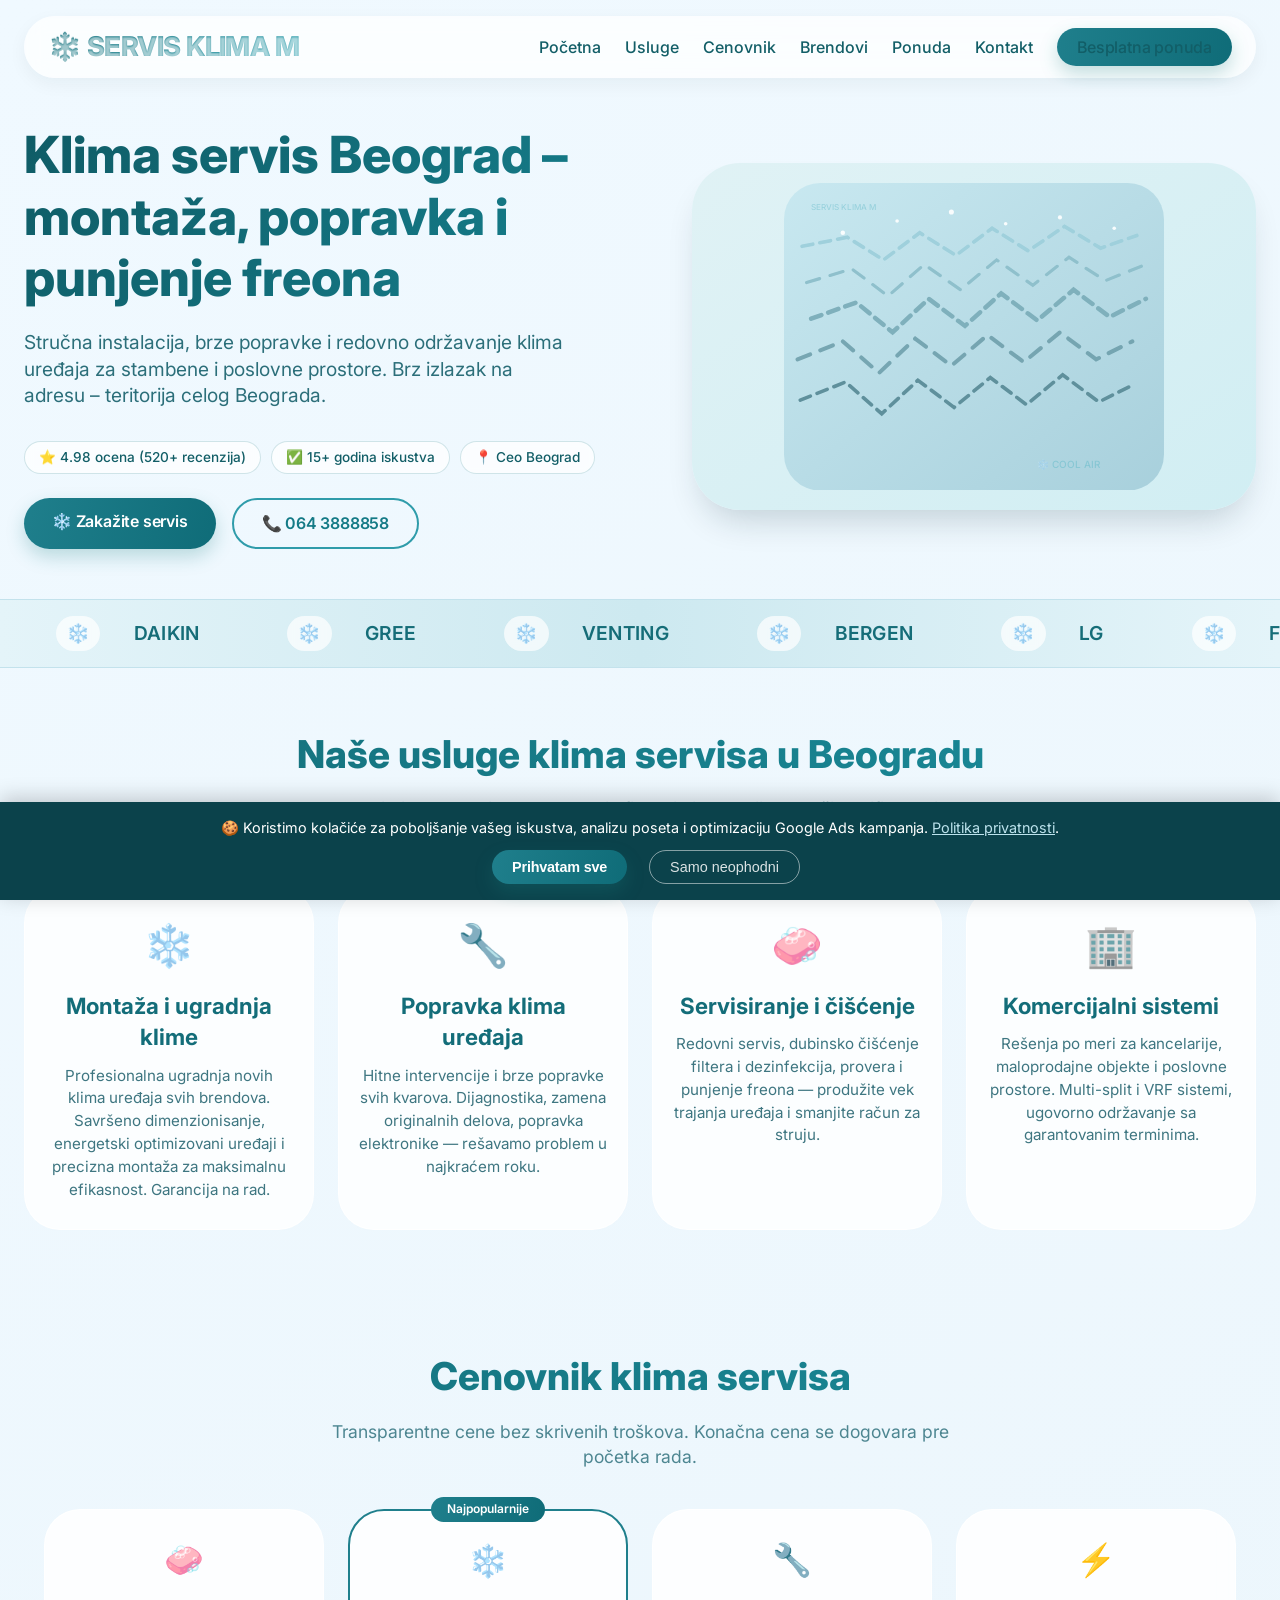
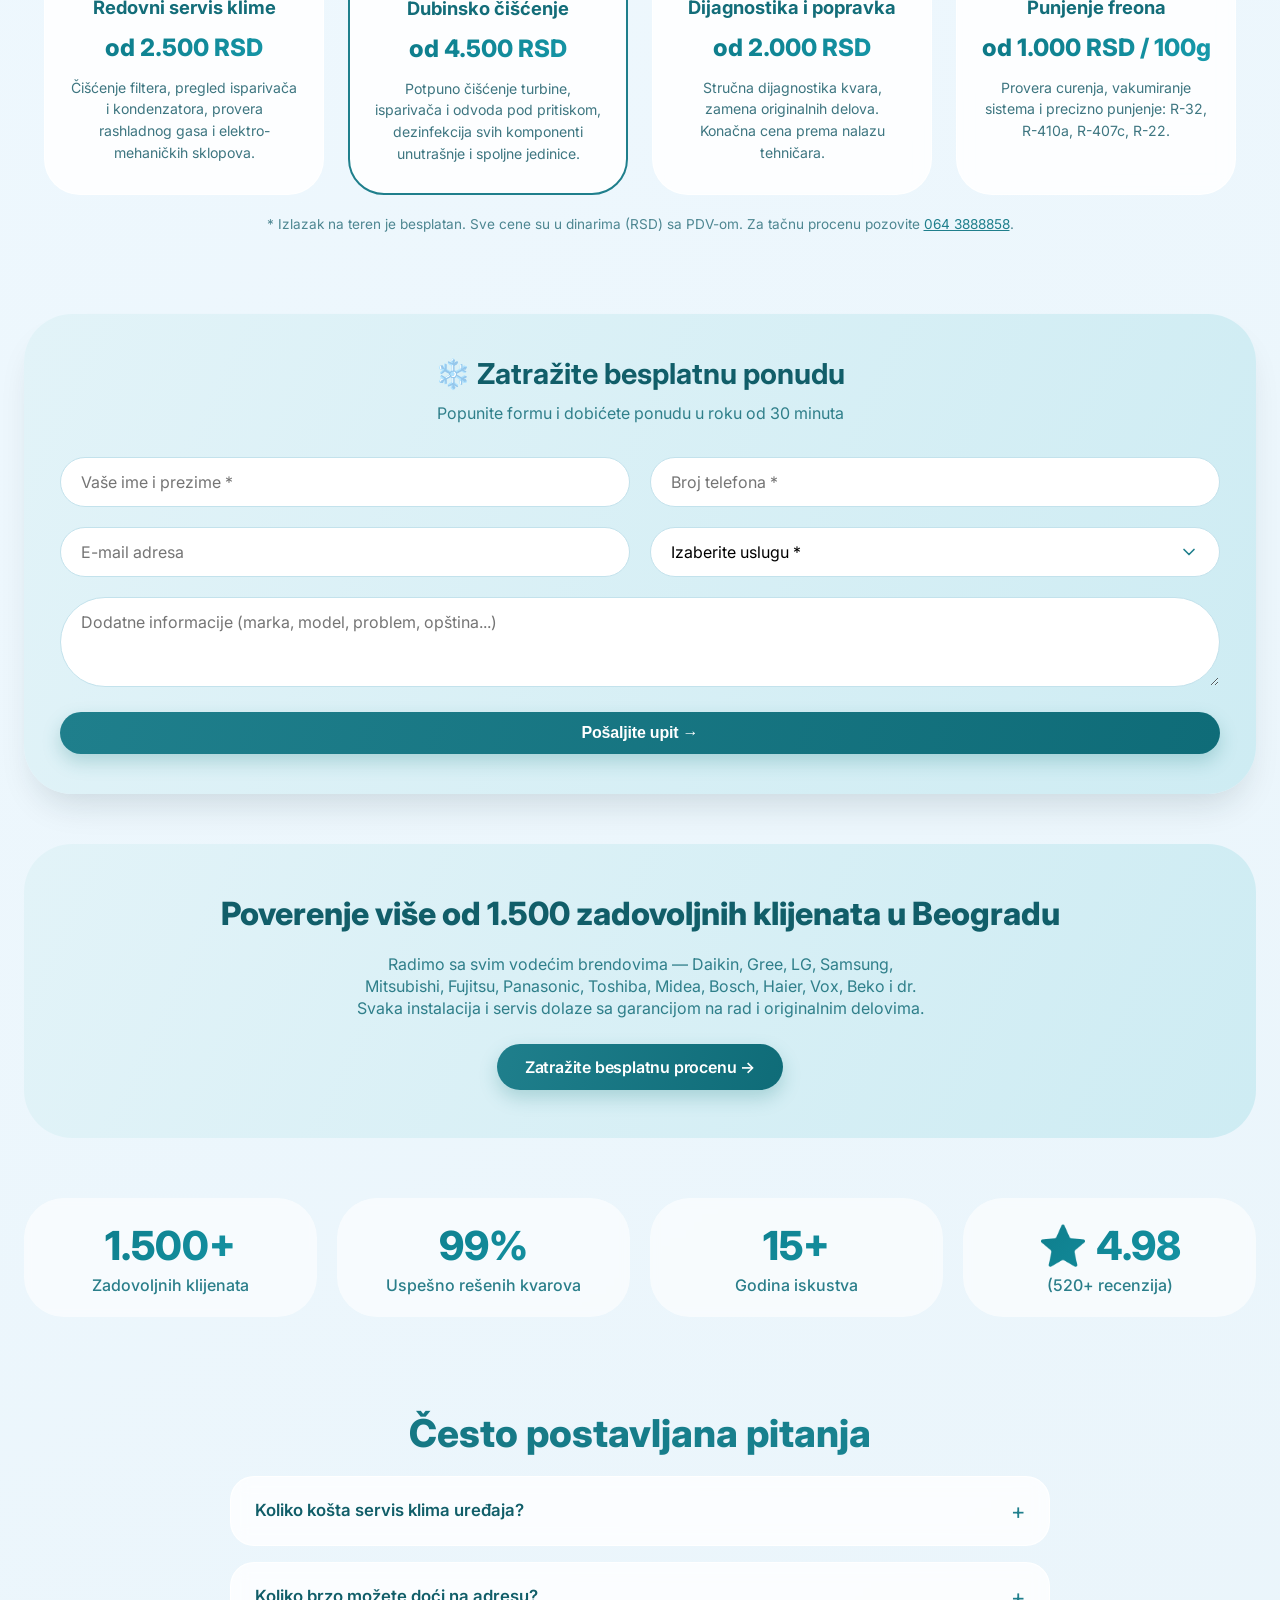
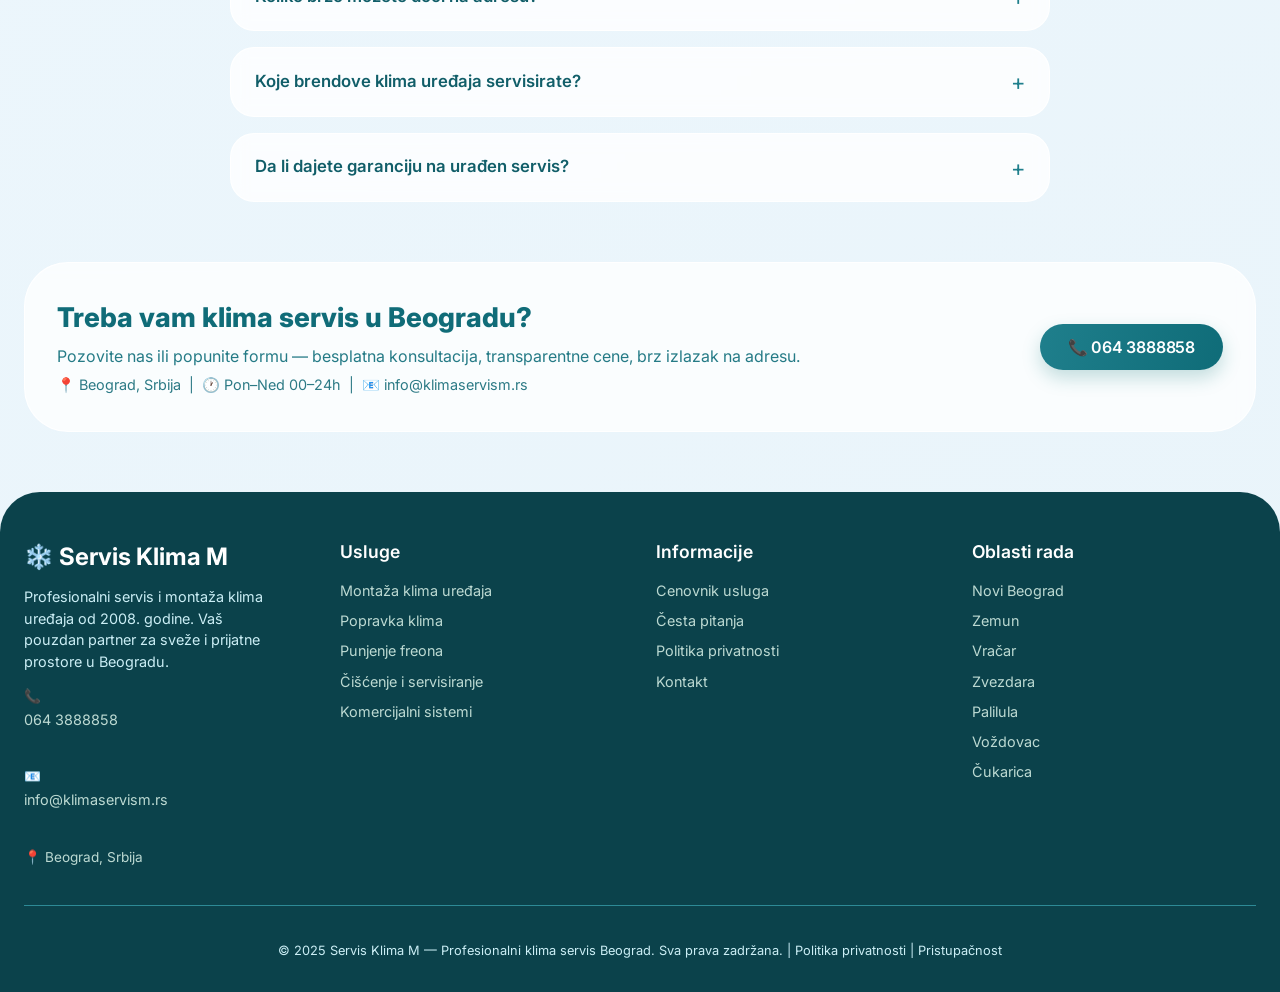
==== index.html @ 2e2758bd "Add Google Ads phone call conversion tracking (conversion_event_contact_3) - Add gtagSendEvent helpe" ====
<!DOCTYPE html>
<html lang="sr-Latn-RS">
<head>
  <meta charset="UTF-8">
  <meta name="viewport" content="width=device-width, initial-scale=1.0, user-scalable=yes">

  <!-- ===== PRIMARY SEO META ===== -->
  <title>Servis Klima M | Klima Servis Beograd – Montaža, Popravka, Punjenje Freona</title>
  <meta name="description" content="Profesionalni klima servis u Beogradu. Montaža, popravka i punjenje freona od 2.500 RSD. Brz izlazak na adresu, 15+ godina iskustva, 1.500+ zadovoljnih klijenata. Pozovite: 064 3888858">
  <meta name="keywords" content="klima servis Beograd, servis klima uređaja, popravka klima Beograd, montaža klime, punjenje freona, ugradnja klime Beograd, čišćenje klima, klima majstor Beograd, servisiranje klime, Daikin servis, LG servis klima, inverterska klima servis">
  <meta name="author" content="Servis Klima M">
  <meta name="robots" content="index, follow, max-snippet:-1, max-image-preview:large, max-video-preview:-1">
  <meta name="google-site-verification" content="aDOJO16KsECd7x_dMljGl0ZsPnb41D2H8rLaofzuGu0">

  <!-- ===== CANONICAL ===== -->
  <link rel="canonical" href="https://www.klimaservism.rs/">

  <!-- ===== OPEN GRAPH (social + Google Ads preview) ===== -->
  <meta property="og:type" content="website">
  <meta property="og:locale" content="sr_RS">
  <meta property="og:url" content="https://www.klimaservism.rs/">
  <meta property="og:title" content="Servis Klima M | Klima Servis Beograd – Montaža, Popravka, Punjenje Freona">
  <meta property="og:description" content="Profesionalni klima servis u Beogradu. Montaža, popravka i punjenje freona od 2.500 RSD. Brz izlazak, 15+ godina iskustva. Pozovite: 064 3888858">
  <meta property="og:image" content="https://www.klimaservism.rs/og-image.jpg">
  <meta property="og:image:width" content="1200">
  <meta property="og:image:height" content="630">
  <meta property="og:site_name" content="Servis Klima M">

  <!-- ===== TWITTER CARD ===== -->
  <meta name="twitter:card" content="summary_large_image">
  <meta name="twitter:title" content="Servis Klima M | Klima Servis Beograd">
  <meta name="twitter:description" content="Profesionalni klima servis u Beogradu. Montaža, popravka i punjenje freona od 2.500 RSD.">
  <meta name="twitter:image" content="https://www.klimaservism.rs/og-image.jpg">

  <!-- ===== FAVICON ===== -->
  <link rel="icon" type="image/x-icon" href="/favicon.ico">
  <link rel="apple-touch-icon" sizes="180x180" href="/apple-touch-icon.png">

  <!-- ===== PRECONNECT (performance) ===== -->
  <link rel="preconnect" href="https://fonts.googleapis.com">
  <link rel="preconnect" href="https://fonts.gstatic.com" crossorigin>
  <link rel="preconnect" href="https://www.googletagmanager.com">

  <!-- Google Fonts -->
  <link href="https://fonts.googleapis.com/css2?family=Inter:opsz,wght@14..32,300;14..32,400;14..32,500;14..32,600;14..32,700;14..32,800&display=swap" rel="stylesheet">

  <!-- Main CSS -->
  <link rel="stylesheet" href="css/style.css">

  <!-- ===== GOOGLE CONSENT MODE v2 (must be first before gtag) ===== -->
  <script>
    window.dataLayer = window.dataLayer || [];
    function gtag(){dataLayer.push(arguments);}
    // Default: deny until user accepts cookies
    gtag('consent', 'default', {
      'analytics_storage': 'denied',
      'ad_storage': 'denied',
      'ad_user_data': 'denied',
      'ad_personalization': 'denied',
      'wait_for_update': 500
    });
  </script>

  <!-- Google tag (gtag.js) - GA4 + Google Ads -->
  <script async src="https://www.googletagmanager.com/gtag/js?id=G-00EZR5TCJQ"></script>
  <script>
    gtag('js', new Date());
    gtag('config', 'G-00EZR5TCJQ', {
      'page_title': document.title,
      'page_location': window.location.href
    });
</script>

  <!-- Google Ads phone call conversion helper -->
  <script>
    function gtagSendEvent(url) {
      var callback = function () {
        if (typeof url === 'string') {
          window.location = url;
        }
      };
      gtag('event', 'conversion_event_contact_3', {
        'event_callback': callback,
        'event_timeout': 2000,
      });
      return false;
    }
  </script>

  <!-- ===== STRUCTURED DATA: LocalBusiness (rich results + Google Ads Quality Score) ===== -->
  <script type="application/ld+json">
  {
    "@context": "https://schema.org",
    "@type": "HVACBusiness",
    "name": "Servis Klima M",
    "alternateName": "Klima Servis Beograd – Servis Klima M",
    "description": "Profesionalni klima servis u Beogradu. Montaža, popravka, punjenje freona i čišćenje klima uređaja. Servisiramo sve brendove: Daikin, Gree, LG, Samsung, Mitsubishi, Fujitsu, Panasonic, Toshiba, Midea, Bosch, Haier, Vox, Beko i dr.",
    "url": "https://www.klimaservism.rs",
    "logo": "https://www.klimaservism.rs/logo.png",
    "image": "https://www.klimaservism.rs/og-image.jpg",
    "telephone": "+381643888858",
    "email": "info@klimaservism.rs",
    "priceRange": "od 2.500 RSD",
    "currenciesAccepted": "RSD",
    "paymentAccepted": "Gotovina, Kartica",
    "foundingDate": "2008",
    "openingHours": ["Mo-Su 00:00-23:59"],
    "openingHoursSpecification": [
      {
        "@type": "OpeningHoursSpecification",
        "dayOfWeek": ["Monday","Tuesday","Wednesday","Thursday","Friday","Saturday","Sunday"],
        "opens": "00:00",
        "closes": "23:59"
      }
    ],
    "address": {
      "@type": "PostalAddress",
      "addressLocality": "Beograd",
      "addressRegion": "Beograd",
      "postalCode": "11000",
      "addressCountry": "RS"
    },
    "geo": {
      "@type": "GeoCoordinates",
      "latitude": "44.7866",
      "longitude": "20.4489"
    },
    "areaServed": [
      {"@type": "City", "name": "Beograd"},
      {"@type": "AdministrativeArea", "name": "Srbija"}
    ],
    "hasOfferCatalog": {
      "@type": "OfferCatalog",
      "name": "Klima usluge",
      "itemListElement": [
        {
          "@type": "Offer",
          "itemOffered": {
            "@type": "Service",
            "name": "Montaža i ugradnja klima uređaja Beograd",
            "description": "Profesionalna montaža novih klima uređaja svih brendova sa garancijom na rad"
          },
          "priceSpecification": {
            "@type": "PriceSpecification",
            "priceCurrency": "RSD",
            "description": "Cena prema dogovoru"
          }
        },
        {
          "@type": "Offer",
          "itemOffered": {
            "@type": "Service",
            "name": "Servisiranje i popravka klima uređaja",
            "description": "Brze popravke kvarova, dijagnostika i zamena originalnih delova"
          },
          "priceSpecification": {
            "@type": "PriceSpecification",
            "priceCurrency": "RSD",
            "price": "2500",
            "description": "od 2.500 RSD"
          }
        },
        {
          "@type": "Offer",
          "itemOffered": {
            "@type": "Service",
            "name": "Punjenje freona klima uređaja",
            "description": "Provera i punjenje rashladnog gasa (R-32, R-410a, R-407c, R-22)"
          }
        },
        {
          "@type": "Offer",
          "itemOffered": {
            "@type": "Service",
            "name": "Čišćenje i dezinfekcija klima uređaja",
            "description": "Dubinsko čišćenje filtera, isparivača i turbine sa dezinfekcijom"
          }
        }
      ]
    },
    "aggregateRating": {
      "@type": "AggregateRating",
      "ratingValue": "4.98",
      "reviewCount": "524",
      "bestRating": "5",
      "worstRating": "1"
    },
    "review": [
      {
        "@type": "Review",
        "author": {"@type": "Person", "name": "Marija P."},
        "reviewRating": {"@type": "Rating", "ratingValue": "5", "bestRating": "5"},
        "reviewBody": "Odlična usluga, tehnièar je bio tačan i profesionalan. Klima radi savršeno."
      },
      {
        "@type": "Review",
        "author": {"@type": "Person", "name": "Nikola T."},
        "reviewRating": {"@type": "Rating", "ratingValue": "5", "bestRating": "5"},
        "reviewBody": "Brz izlazak na teren, povoljna cena i stručan rad. Preporučujem svima."
      }
    ],
    "sameAs": [
      "https://www.facebook.com/servisklimam",
      "https://www.instagram.com/servisklimam"
    ],
    "potentialAction": {
      "@type": "ReserveAction",
      "target": {
        "@type": "EntryPoint",
        "urlTemplate": "https://www.klimaservism.rs/#kontakt-forma",
        "inLanguage": "sr",
        "actionPlatform": [
          "http://schema.org/DesktopWebPlatform",
          "http://schema.org/MobileWebPlatform"
        ]
      },
      "result": {
        "@type": "Reservation",
        "name": "Zakažite servis klima uređaja"
      }
    }
  }
  </script>

  <!-- ===== STRUCTURED DATA: FAQPage (generates FAQ rich results in Google) ===== -->
  <script type="application/ld+json">
  {
    "@context": "https://schema.org",
    "@type": "FAQPage",
    "mainEntity": [
      {
        "@type": "Question",
        "name": "Koliko košta servis klima uređaja u Beogradu?",
        "acceptedAnswer": {
          "@type": "Answer",
          "text": "Redovni servis klima uređaja počinje od 2.500 RSD. Cena zavisi od tipa i stanja uređaja. Dubinsko čišćenje i punjenje freona se posebno obračunavaju. Kontaktirajte nas za tačnu procenu."
        }
      },
      {
        "@type": "Question",
        "name": "Koliko brzo možete doći na adresu?",
        "acceptedAnswer": {
          "@type": "Answer",
          "text": "Naši tehničari izlaze na teren u najkraćem roku, po pravilu isti ili naredni dan za terület Beograda. Za hitne slučajeve nazovite 064 3888858."
        }
      },
      {
        "@type": "Question",
        "name": "Koje brendove klima uređaja servisirate?",
        "acceptedAnswer": {
          "@type": "Answer",
          "text": "Servisiramo sve brendove: Daikin, Gree, LG, Samsung, Mitsubishi, Fujitsu, Panasonic, Toshiba, Midea, Bosch, Haier, Vox, Beko, Venting, Bergen, Galanz i ostale."
        }
      },
      {
        "@type": "Question",
        "name": "Da li dajete garanciju na urađen servis?",
        "acceptedAnswer": {
          "@type": "Answer",
          "text": "Da, svaka instalacija i popravka dolaze sa garancijom na izvedene radove. Koristimo originalne rezervne delove od proverenih dobavljača."
        }
      }
    ]
  }
  </script>

  <!-- ===== STRUCTURED DATA: BreadcrumbList ===== -->
  <script type="application/ld+json">
  {
    "@context": "https://schema.org",
    "@type": "BreadcrumbList",
    "itemListElement": [
      {
        "@type": "ListItem",
        "position": 1,
        "name": "Klima Servis Beograd",
        "item": "https://www.klimaservism.rs/"
      }
    ]
  }
  </script>

  <!-- ===== STRUCTURED DATA: WebSite (entity recognition for DuckDuckGo/Bing) ===== -->
  <script type="application/ld+json">
  {
    "@context": "https://schema.org",
    "@type": "WebSite",
    "name": "Servis Klima M",
    "alternateName": "Klima Servis Beograd",
    "url": "https://www.klimaservism.rs",
    "description": "Profesionalni klima servis u Beogradu — montaža, popravka, punjenje freona i čišćenje klima uređaja.",
    "inLanguage": "sr",
    "publisher": {
      "@type": "Organization",
      "name": "Servis Klima M",
      "logo": {
        "@type": "ImageObject",
        "url": "https://www.klimaservism.rs/logo.png"
      }
    }
  }
  </script>

  <!-- ===== STRUCTURED DATA: Organization (Knowledge Panel + contact point) ===== -->
  <script type="application/ld+json">
  {
    "@context": "https://schema.org",
    "@type": "Organization",
    "name": "Servis Klima M",
    "url": "https://www.klimaservism.rs",
    "logo": "https://www.klimaservism.rs/logo.png",
    "contactPoint": {
      "@type": "ContactPoint",
      "telephone": "+381643888858",
      "contactType": "customer service",
      "availableLanguage": "Serbian",
      "hoursAvailable": {
        "@type": "OpeningHoursSpecification",
        "dayOfWeek": ["Monday","Tuesday","Wednesday","Thursday","Friday","Saturday","Sunday"],
        "opens": "00:00",
        "closes": "23:59"
      }
    },
    "sameAs": [
      "https://www.facebook.com/servisklimam",
      "https://www.instagram.com/servisklimam"
    ]
  }
  </script>

</head>
<body>

<header>
  <div class="container">
    <div class="navbar">
      <!-- Logo wrapped in <a> for accessibility + SEO -->
      <a href="/" class="logo" aria-label="Servis Klima M – Početna">❄️ SERVIS KLIMA M</a>
      <nav aria-label="Glavna navigacija">
        <div class="nav-links">
          <a href="/">Početna</a>
          <a href="#services">Usluge</a>
          <a href="#cenovnik">Cenovnik</a>
          <a href="#brendovi">Brendovi</a>
          <a href="#kontakt-forma">Ponuda</a>
          <a href="#contact">Kontakt</a>
          <a href="#kontakt-forma" class="btn-small btn" id="navCtaBtn" aria-label="Zatražite besplatnu ponudu">Besplatna ponuda</a>
        </div>
      </nav>
    </div>
  </div>
</header>

<main>

  <!-- ===== HERO ===== -->
  <div class="container">
    <div class="hero">
      <div class="hero-content">
        <!-- H1: primary keyword + location -->
        <h1>Klima servis Beograd –<br>montaža, popravka i punjenje freona</h1>
        <p>Stručna instalacija, brze popravke i redovno održavanje klima uređaja za stambene i poslovne prostore. Brz izlazak na adresu – teritorija celog Beograda.</p>
        <div class="hero-badges">
          <span class="hero-badge">⭐ 4.98 ocena (520+ recenzija)</span>
          <span class="hero-badge">✅ 15+ godina iskustva</span>
          <span class="hero-badge">📍 Ceo Beograd</span>
        </div>
        <div class="hero-buttons">
          <a href="#kontakt-forma" class="btn" id="heroCtaBtn">❄️ Zakažite servis</a>
          <a href="tel:+381643888858" class="btn btn-outline" id="phoneCallBtn" onclick="return gtagSendEvent(this.href)">📞 064 3888858</a>
        </div>
      </div>
      <div class="hero-image" role="img" aria-label="Servis klima uređaja ilustracija">
        <svg width="100%" height="100%" viewBox="0 0 420 340" fill="none" xmlns="http://www.w3.org/2000/svg" style="max-width: 380px; margin: 0 auto; display: block;" aria-hidden="true">
          <defs>
            <linearGradient id="iceGrad" x1="0%" y1="0%" x2="100%" y2="100%">
              <stop offset="0%" stop-color="#C8E8F0"/>
              <stop offset="100%" stop-color="#A8D0DC"/>
            </linearGradient>
          </defs>
          <rect width="420" height="340" rx="40" fill="url(#iceGrad)" />
          <path d="M20 70 L70 60 L110 85 L150 55 L190 80 L230 50 L270 75 L310 48 L350 72 L390 58" stroke="#9FD0DC" stroke-width="4" stroke-linecap="round" fill="none" class="wind-line"/>
          <path d="M25 110 L75 95 L115 125 L155 90 L195 118 L235 85 L275 113 L315 82 L355 108 L395 92" stroke="#8FC0CC" stroke-width="3.5" stroke-linecap="round" fill="none" class="wind-line-slow"/>
          <path d="M30 150 L80 132 L120 165 L160 128 L200 158 L240 122 L280 152 L320 118 L360 148 L400 128" stroke="#7FB0BC" stroke-width="5" stroke-linecap="round" fill="none" class="wind-line"/>
          <path d="M15 195 L65 175 L105 210 L145 172 L185 202 L225 168 L265 198 L305 165 L345 195 L385 175" stroke="#6FA0AC" stroke-width="4.5" stroke-linecap="round" fill="none" class="wind-line-slow" opacity="0.9"/>
          <path d="M18 240 L68 220 L108 255 L148 218 L188 248 L228 215 L268 245 L308 212 L348 242 L388 222" stroke="#5F909C" stroke-width="4" stroke-linecap="round" fill="none" class="wind-line"/>
          <circle cx="65" cy="55" r="2.5" fill="#FFFFFF" opacity="0.9" class="snow-particle"/>
          <circle cx="125" cy="42" r="2" fill="#FFFFFF" opacity="0.9" class="snow-particle"/>
          <circle cx="185" cy="32" r="2.8" fill="#FFFFFF" opacity="0.9" class="snow-particle"/>
          <circle cx="245" cy="45" r="2" fill="#FFFFFF" opacity="0.9" class="snow-particle"/>
          <circle cx="305" cy="38" r="2.3" fill="#FFFFFF" opacity="0.9" class="snow-particle"/>
          <circle cx="365" cy="50" r="2" fill="#FFFFFF" opacity="0.9" class="snow-particle"/>
          <text x="280" y="315" font-family="Inter, sans-serif" font-size="11" font-weight="500" fill="#6FBFCD" opacity="0.6">❄️ COOL AIR</text>
          <text x="30" y="30" font-family="Inter, sans-serif" font-size="9" font-weight="500" fill="#6FBFCD" opacity="0.5">SERVIS KLIMA M</text>
        </svg>
      </div>
    </div>
  </div>

  <!-- ===== BRAND STRIP ===== -->
  <div class="brand-strip" id="brendovi" aria-label="Brendovi koje servisujemo">
    <div class="marquee-track" aria-hidden="true">
      <span><span class="brand-logo-symbol">❄️</span> DAIKIN</span>
      <span><span class="brand-logo-symbol">❄️</span> GREE</span>
      <span><span class="brand-logo-symbol">❄️</span> VENTING</span>
      <span><span class="brand-logo-symbol">❄️</span> BERGEN</span>
      <span><span class="brand-logo-symbol">❄️</span> LG</span>
      <span><span class="brand-logo-symbol">❄️</span> FUJITSU</span>
      <span><span class="brand-logo-symbol">❄️</span> TOSHIBA</span>
      <span><span class="brand-logo-symbol">❄️</span> HAIER</span>
      <span><span class="brand-logo-symbol">❄️</span> PANASONIC</span>
      <span><span class="brand-logo-symbol">❄️</span> SAMSUNG</span>
      <span><span class="brand-logo-symbol">❄️</span> MIDEA</span>
      <span><span class="brand-logo-symbol">❄️</span> BOSCH</span>
      <span><span class="brand-logo-symbol">❄️</span> MITSUBISHI</span>
      <span><span class="brand-logo-symbol">❄️</span> VOX</span>
      <span><span class="brand-logo-symbol">❄️</span> BEKO</span>
      <!-- Duplicate set for seamless scroll -->
      <span><span class="brand-logo-symbol">❄️</span> DAIKIN</span>
      <span><span class="brand-logo-symbol">❄️</span> GREE</span>
      <span><span class="brand-logo-symbol">❄️</span> VENTING</span>
      <span><span class="brand-logo-symbol">❄️</span> BERGEN</span>
      <span><span class="brand-logo-symbol">❄️</span> LG</span>
      <span><span class="brand-logo-symbol">❄️</span> FUJITSU</span>
      <span><span class="brand-logo-symbol">❄️</span> TOSHIBA</span>
      <span><span class="brand-logo-symbol">❄️</span> HAIER</span>
      <span><span class="brand-logo-symbol">❄️</span> PANASONIC</span>
      <span><span class="brand-logo-symbol">❄️</span> SAMSUNG</span>
      <span><span class="brand-logo-symbol">❄️</span> MIDEA</span>
      <span><span class="brand-logo-symbol">❄️</span> BOSCH</span>
      <span><span class="brand-logo-symbol">❄️</span> MITSUBISHI</span>
      <span><span class="brand-logo-symbol">❄️</span> VOX</span>
      <span><span class="brand-logo-symbol">❄️</span> BEKO</span>
    </div>
  </div>

  <!-- ===== SERVICES SECTION ===== -->
  <section class="services" id="services" aria-labelledby="services-heading">
    <div class="container">
      <h2 class="section-title" id="services-heading">Naše usluge klima servisa u Beogradu</h2>
      <p class="section-sub">Od hitnih popravki do energetski efikasnih instalacija — naši sertifikovani tehničari donose preciznost i pouzdanost direktno na vašu adresu.</p>
      <div class="cards-grid">
        <article class="card">
          <div class="card-icon" aria-hidden="true">❄️</div>
          <h3>Montaža i ugradnja klime</h3>
          <p>Profesionalna ugradnja novih klima uređaja svih brendova. Savršeno dimenzionisanje, energetski optimizovani uređaji i precizna montaža za maksimalnu efikasnost. Garancija na rad.</p>
        </article>
        <article class="card">
          <div class="card-icon" aria-hidden="true">🔧</div>
          <h3>Popravka klima uređaja</h3>
          <p>Hitne intervencije i brze popravke svih kvarova. Dijagnostika, zamena originalnih delova, popravka elektronike — rešavamo problem u najkraćem roku.</p>
        </article>
        <article class="card">
          <div class="card-icon" aria-hidden="true">🧼</div>
          <h3>Servisiranje i čišćenje</h3>
          <p>Redovni servis, dubinsko čišćenje filtera i dezinfekcija, provera i punjenje freona — produžite vek trajanja uređaja i smanjite račun za struju.</p>
        </article>
        <article class="card">
          <div class="card-icon" aria-hidden="true">🏢</div>
          <h3>Komercijalni sistemi</h3>
          <p>Rešenja po meri za kancelarije, maloprodajne objekte i poslovne prostore. Multi-split i VRF sistemi, ugovorno održavanje sa garantovanim terminima.</p>
        </article>
      </div>
    </div>
  </section>

  <!-- ===== PRICE SECTION (Cenovnik) ===== -->
  <section class="cenovnik-section" id="cenovnik" aria-labelledby="cenovnik-heading">
    <div class="container">
      <h2 class="section-title" id="cenovnik-heading">Cenovnik klima servisa</h2>
      <p class="section-sub">Transparentne cene bez skrivenih troškova. Konačna cena se dogovara pre početka rada.</p>
      <div class="price-grid">
        <div class="price-card">
          <div class="price-icon" aria-hidden="true">🧼</div>
          <h3>Redovni servis klime</h3>
          <div class="price-amount">od 2.500 RSD</div>
          <p>Čišćenje filtera, pregled isparivača i kondenzatora, provera rashladnog gasa i elektro-mehaničkih sklopova.</p>
        </div>
        <div class="price-card price-card-featured">
          <div class="price-icon" aria-hidden="true">❄️</div>
          <h3>Dubinsko čišćenje</h3>
          <div class="price-amount">od 4.500 RSD</div>
          <p>Potpuno čišćenje turbine, isparivača i odvoda pod pritiskom, dezinfekcija svih komponenti unutrašnje i spoljne jedinice.</p>
        </div>
        <div class="price-card">
          <div class="price-icon" aria-hidden="true">🔧</div>
          <h3>Dijagnostika i popravka</h3>
          <div class="price-amount">od 2.000 RSD</div>
          <p>Stručna dijagnostika kvara, zamena originalnih delova. Konačna cena prema nalazu tehničara.</p>
        </div>
        <div class="price-card">
          <div class="price-icon" aria-hidden="true">⚡</div>
          <h3>Punjenje freona</h3>
          <div class="price-amount">od 1.000 RSD / 100g</div>
          <p>Provera curenja, vakumiranje sistema i precizno punjenje: R-32, R-410a, R-407c, R-22.</p>
        </div>
      </div>
      <p class="price-note">* Izlazak na teren je besplatan. Sve cene su u dinarima (RSD) sa PDV-om. Za tačnu procenu pozovite <a href="tel:+381643888858" onclick="return gtagSendEvent(this.href)">064 3888858</a>.</p>
    </div>
  </section>

  <!-- ===== LEAD FORM ===== -->
  <div class="container lead-form-section" id="kontakt-forma">
    <div class="form-card">
      <h2 class="form-title">❄️ Zatražite besplatnu ponudu</h2>
      <p class="form-subtitle">Popunite formu i dobićete ponudu u roku od 30 minuta</p>

      <form id="leadForm" action="https://formspree.io/f/mbdpjare" method="POST" novalidate>
        <input type="hidden" name="_subject" value="Nova porudžbina sa sajta Servis Klima M">
        <input type="hidden" name="_replyto" value="email">

        <div class="form-row">
          <div class="form-group">
            <label for="ime" class="sr-only">Ime i prezime</label>
            <input type="text" id="ime" class="form-control" name="ime" placeholder="Vaše ime i prezime *" required autocomplete="name">
          </div>
          <div class="form-group">
            <label for="telefon" class="sr-only">Broj telefona</label>
            <input type="tel" id="telefon" class="form-control" name="telefon" placeholder="Broj telefona *" required autocomplete="tel">
          </div>
        </div>
        <div class="form-row">
          <div class="form-group">
            <label for="email" class="sr-only">E-mail adresa</label>
            <input type="email" id="email" class="form-control" name="email" placeholder="E-mail adresa" autocomplete="email">
          </div>
          <div class="form-group">
            <label for="usluga" class="sr-only">Izaberite uslugu</label>
            <select id="usluga" class="form-control" name="usluga" required>
              <option value="">Izaberite uslugu *</option>
              <option value="Instalacija nove klime">Montaža / ugradnja klime</option>
              <option value="Popravka / servis klime">Popravka / servis klime</option>
              <option value="Punjenje freona">Punjenje freona</option>
              <option value="Ciscenje klime">Čišćenje / dezinfekcija</option>
              <option value="Redovno održavanje">Redovno održavanje</option>
              <option value="Komercijalni sistem">Komercijalni sistem</option>
            </select>
          </div>
        </div>
        <div class="form-group">
          <label for="poruka" class="sr-only">Dodatne informacije</label>
          <textarea id="poruka" class="form-control" name="poruka" rows="3" placeholder="Dodatne informacije (marka, model, problem, opština...)"></textarea>
        </div>
        <button type="submit" class="btn btn-block" id="submitBtn">Pošaljite upit →</button>
        <div id="successMessage" class="success-message" role="alert" aria-live="polite">
          ✅ Hvala vam! Vaš upit je poslat. Kontaktiraćemo vas u najkraćem roku.
        </div>
      </form>
    </div>
  </div>

  <!-- ===== CTA / TRUST SECTION ===== -->
  <div class="container">
    <div class="cta-section">
      <h2>Poverenje više od 1.500 zadovoljnih klijenata u Beogradu</h2>
      <p>Radimo sa svim vodećim brendovima — Daikin, Gree, LG, Samsung, Mitsubishi, Fujitsu, Panasonic, Toshiba, Midea, Bosch, Haier, Vox, Beko i dr. Svaka instalacija i servis dolaze sa garancijom na rad i originalnim delovima.</p>
      <a href="#kontakt-forma" class="btn" id="ctaFormBtn">Zatražite besplatnu procenu →</a>
    </div>
  </div>

  <!-- ===== STATS ===== -->
  <div class="container">
    <div class="stats-row" aria-label="Naši rezultati">
      <div class="stat-card">
        <div class="stat-number">1.500+</div>
        <div style="color:#2a7e8a; font-weight:500;">Zadovoljnih klijenata</div>
      </div>
      <div class="stat-card">
        <div class="stat-number">99%</div>
        <div style="color:#2a7e8a; font-weight:500;">Uspešno rešenih kvarova</div>
      </div>
      <div class="stat-card">
        <div class="stat-number">15+</div>
        <div style="color:#2a7e8a; font-weight:500;">Godina iskustva</div>
      </div>
      <div class="stat-card">
        <div class="stat-number">⭐ 4.98</div>
        <div style="color:#2a7e8a; font-weight:500;">(520+ recenzija)</div>
      </div>
    </div>
  </div>

  <!-- ===== FAQ SECTION (matches FAQPage schema) ===== -->
  <section class="faq-section" id="faq" aria-labelledby="faq-heading">
    <div class="container">
      <h2 class="section-title" id="faq-heading">Često postavljana pitanja</h2>
      <div class="faq-grid">
        <details class="faq-item">
          <summary><h3>Koliko košta servis klima uređaja?</h3></summary>
          <p>Redovni servis klime počinje od 2.500 RSD. Dubinsko čišćenje od 4.500 RSD, punjenje freona od 1.000 RSD na 100g. Konačna cena zavisi od tipa i stanja uređaja — pozovite nas za tačnu procenu.</p>
        </details>
        <details class="faq-item">
          <summary><h3>Koliko brzo možete doći na adresu?</h3></summary>
          <p>Naši tehničari izlaze na teren isti ili naredni dan za celu teritoriju Beograda. Za hitne popravke kontaktirajte nas telefonom na 064 3888858.</p>
        </details>
        <details class="faq-item">
          <summary><h3>Koje brendove klima uređaja servisirate?</h3></summary>
          <p>Servisiramo sve brendove: Daikin, Gree, LG, Samsung, Mitsubishi, Fujitsu, Panasonic, Toshiba, Midea, Bosch, Haier, Vox, Beko, Venting, Bergen, Galanz i ostale.</p>
        </details>
        <details class="faq-item">
          <summary><h3>Da li dajete garanciju na urađen servis?</h3></summary>
          <p>Da — svaka instalacija i popravka dolaze sa garancijom na izvedene radove. Koristimo originalne rezervne delove. Servisni dnevnik se čuva za svaki uređaj.</p>
        </details>
      </div>
    </div>
  </section>

  <!-- ===== CONTACT CTA ===== -->
  <div class="container" id="contact">
    <div class="frost-card">
      <div>
        <h2 class="frost-card-h2">Treba vam klima servis u Beogradu?</h2>
        <p>Pozovite nas ili popunite formu — besplatna konsultacija, transparentne cene, brz izlazak na adresu.</p>
        <address style="font-style:normal; font-size:0.9rem; color:#2c7a85; margin-top:8px;">
          📍 Beograd, Srbija &nbsp;|&nbsp; 🕐 Pon–Ned 00–24h &nbsp;|&nbsp; 📧 info@klimaservism.rs
        </address>
      </div>
      <div>
        <a href="tel:+381643888858" class="btn" id="footerPhoneBtn" onclick="return gtagSendEvent(this.href)">📞 064 3888858</a>
      </div>
    </div>
  </div>

</main>

<footer>
  <div class="container">
    <div class="footer-grid">
      <div class="footer-col">
        <div style="font-size: 1.5rem; font-weight: 700; color: white; margin-bottom: 12px;">❄️ Servis Klima M</div>
        <p>Profesionalni servis i montaža klima uređaja od 2008. godine. Vaš pouzdan partner za sveže i prijatne prostore u Beogradu.</p>
        <address style="font-style:normal; font-size:0.85rem; color:#bcd9d2; margin-top:12px; line-height:1.7;">
          📞 <a href="tel:+381643888858" style="color:#bcd9d2;" onclick="return gtagSendEvent(this.href)">064 3888858</a><br>
          📧 <a href="mailto:info@klimaservism.rs" style="color:#bcd9d2;">info@klimaservism.rs</a><br>
          📍 Beograd, Srbija
        </address>
      </div>
      <div class="footer-col">
        <h4>Usluge</h4>
        <a href="#services">Montaža klima uređaja</a>
        <a href="#services">Popravka klima</a>
        <a href="#services">Punjenje freona</a>
        <a href="#services">Čišćenje i servisiranje</a>
        <a href="#services">Komercijalni sistemi</a>
      </div>
      <div class="footer-col">
        <h4>Informacije</h4>
        <a href="#cenovnik">Cenovnik usluga</a>
        <a href="#faq">Česta pitanja</a>
        <a href="#" id="privacyPolicyLink">Politika privatnosti</a>
        <a href="#contact">Kontakt</a>
      </div>
      <div class="footer-col">
        <h4>Oblasti rada</h4>
        <a href="#contact">Novi Beograd</a>
        <a href="#contact">Zemun</a>
        <a href="#contact">Vračar</a>
        <a href="#contact">Zvezdara</a>
        <a href="#contact">Palilula</a>
        <a href="#contact">Voždovac</a>
        <a href="#contact">Čukarica</a>
      </div>
    </div>
    <div class="copyright">
      © 2025 Servis Klima M — Profesionalni klima servis Beograd. Sva prava zadržana.
      | <a href="#" id="privacyPolicyLinkCopyright">Politika privatnosti</a>
      | <a href="#">Pristupačnost</a>
    </div>
  </div>
</footer>

<!-- Scroll to Top Button -->
<button id="scrollTopBtn" class="scroll-top" aria-label="Nazad na vrh stranice" title="Nazad na vrh">❄️</button>

<!-- Cookie Consent Banner -->
<div id="cookieBanner" class="cookie-banner" role="dialog" aria-label="Saglasnost za kolačiće" aria-live="polite">
  <p>🍪 Koristimo kolačiće za poboljšanje vašeg iskustva, analizu poseta i optimizaciju Google Ads kampanja. <a href="#" id="privacyPolicyLinkCookie">Politika privatnosti</a>.</p>
  <div class="cookie-buttons">
    <button id="acceptCookies" class="btn-small btn">Prihvatam sve</button>
    <button id="rejectCookies" class="btn-small btn-outline-sm">Samo neophodni</button>
  </div>
</div>

<!-- Privacy Policy Modal -->
<div id="privacyModal" class="privacy-modal" role="dialog" aria-modal="true" aria-labelledby="privacyModalTitle">
  <div class="privacy-modal-content">
    <div class="privacy-modal-header">
      <h3 id="privacyModalTitle">📋 Politika privatnosti</h3>
      <span class="privacy-modal-close" role="button" aria-label="Zatvori" tabindex="0">&times;</span>
    </div>
    <div class="privacy-modal-body">
      <p><strong>Servis Klima M</strong> posvećen je zaštiti vaše privatnosti. Ova politika privatnosti objašnjava kako prikupljamo, koristimo i štitimo vaše lične podatke.</p>

      <h4>📌 Koje podatke prikupljamo?</h4>
      <p>Prikupljamo podatke koje nam dobrovoljno dostavite putem kontakt forme: ime, prezime, broj telefona, e-mail adresu i informacije o usluzi koju tražite.</p>

      <h4>🔒 Kako koristimo vaše podatke?</h4>
      <p>Vaše podatke koristimo isključivo za:</p>
      <ul>
        <li>Odgovaranje na vaše upite i pružanje ponuda</li>
        <li>Zakazivanje servisa i instalacija</li>
        <li>Unapređenje kvaliteta naših usluga</li>
      </ul>

      <h4>🛡️ Bezbednost podataka</h4>
      <p>Vaši podaci su zaštićeni i ne delimo ih sa trećim licima bez vaše saglasnosti, osim ako to nije zakonski obavezno.</p>

      <h4>🍪 Kolačići (Cookies)</h4>
      <p>Naš sajt koristi kolačiće za poboljšanje korisničkog iskustva i analizu poseta putem Google Analytics i Google Ads. Možete upravljati kolačićima u podešavanjima vašeg pregledača ili kliknuti "Samo neophodni" na baner za kolačiće.</p>

      <h4>📞 Kontakt</h4>
      <p>Za sva pitanja u vezi sa zaštitom podataka, kontaktirajte nas na: <strong>064 3888858</strong> ili <strong>info@klimaservism.rs</strong></p>

      <p style="margin-top: 20px; font-size: 0.85rem; color: #666;">Poslednje ažuriranje: april 2025. godine</p>
    </div>
    <div class="privacy-modal-footer">
      <button class="btn btn-small" id="closePrivacyModal">Razumem</button>
    </div>
  </div>
</div>

<!-- Main JavaScript -->
<script src="js/main.js"></script>

</body>
</html>
---- css/style.css ----
/* ============================================
   Servis Klima M - Main Stylesheet
   Version: 2.0
   ============================================ */

/* ---------- RESET & BASE ---------- */
* {
  margin: 0;
  padding: 0;
  box-sizing: border-box;
}

body {
  font-family: 'Inter', sans-serif;
  background: linear-gradient(145deg, #f0f9ff 0%, #e9f4fa 100%);
  color: #0a2b2c;
  line-height: 1.4;
  scroll-behavior: smooth;
}

/* ---------- CONTAINER ---------- */
.container {
  max-width: 1280px;
  margin: 0 auto;
  padding: 0 24px;
}

@media (max-width: 768px) {
  .container {
    padding: 0 20px;
  }
}

@media (max-width: 480px) {
  .container {
    padding: 0 16px;
  }
}

/* ---------- BUTTONS ---------- */
.btn {
  display: inline-block;
  background: linear-gradient(105deg, #1f7f8c 0%, #0f6c78 100%);
  color: white;
  font-weight: 600;
  padding: 12px 28px;
  border-radius: 48px;
  text-decoration: none;
  transition: all 0.3s ease;
  border: none;
  cursor: pointer;
  font-size: 1rem;
  box-shadow: 0 8px 18px rgba(27, 126, 128, 0.25);
  letter-spacing: -0.2px;
  text-align: center;
}

.btn:hover {
  background: linear-gradient(105deg, #0e6b77 0%, #0a5963 100%);
  transform: translateY(-3px);
  box-shadow: 0 14px 26px rgba(27, 126, 128, 0.35);
}

.btn-outline {
  background: transparent;
  border: 2px solid #2f9caa;
  color: #147a86;
  box-shadow: none;
}

.btn-outline:hover {
  background: rgba(31, 127, 140, 0.1);
  color: #0a5c66;
  border-color: #0f6c78;
  transform: translateY(-2px);
}

.btn-small {
  padding: 8px 20px;
  font-size: 0.9rem;
}

.btn-block {
  width: 100%;
}

/* ---------- NAVBAR ---------- */
.navbar {
  display: flex;
  justify-content: space-between;
  align-items: center;
  flex-wrap: wrap;
  gap: 16px;
  backdrop-filter: blur(10px);
  background: rgba(255, 255, 255, 0.75);
  border-radius: 60px;
  padding: 12px 24px;
  margin-top: 16px;
  margin-bottom: 16px;
  box-shadow: 0 6px 18px rgba(0, 30, 30, 0.05);
}

@media (max-width: 768px) {
  .navbar {
    flex-direction: column;
    border-radius: 32px;
    padding: 16px 20px;
  }
}

.logo {
  font-size: 1.7rem;
  font-weight: 800;
  letter-spacing: -0.02em;
  background: linear-gradient(135deg, #126e7a, #2fa1b0);
  background-clip: text;
  -webkit-background-clip: text;
  color: transparent;
  text-shadow: 0 1px 2px rgba(255, 255, 255, 0.6);
}

@media (max-width: 480px) {
  .logo {
    font-size: 1.4rem;
  }
}

.nav-links {
  display: flex;
  gap: 24px;
  align-items: center;
  flex-wrap: wrap;
  justify-content: center;
}

@media (max-width: 640px) {
  .nav-links {
    gap: 16px;
  }
  .nav-links a {
    font-size: 0.9rem;
  }
}

.nav-links a {
  text-decoration: none;
  font-weight: 500;
  color: #125e67;
  transition: 0.2s;
  font-size: 1rem;
}

.nav-links a:hover {
  color: #0d818f;
}

/* ---------- HERO SECTION ---------- */
.hero {
  display: flex;
  flex-wrap: wrap;
  align-items: center;
  justify-content: space-between;
  gap: 40px;
  padding: 30px 0 50px 0;
}

@media (max-width: 900px) {
  .hero {
    flex-direction: column;
    text-align: center;
    gap: 32px;
    padding: 20px 0 40px;
  }
}

.hero-content {
  flex: 1.2;
}

@media (max-width: 900px) {
  .hero-content {
    text-align: center;
  }
}

.hero-content h1 {
  font-size: 3.2rem;
  font-weight: 800;
  line-height: 1.2;
  margin-bottom: 20px;
  background: linear-gradient(125deg, #0f5c66, #16818f);
  background-clip: text;
  -webkit-background-clip: text;
  color: transparent;
}

@media (max-width: 768px) {
  .hero-content h1 {
    font-size: 2.4rem;
  }
}

@media (max-width: 480px) {
  .hero-content h1 {
    font-size: 1.9rem;
  }
}

.hero-content p {
  font-size: 1.2rem;
  color: #2c6f7a;
  margin-bottom: 32px;
  max-width: 550px;
}

@media (max-width: 900px) {
  .hero-content p {
    margin-left: auto;
    margin-right: auto;
  }
}

@media (max-width: 480px) {
  .hero-content p {
    font-size: 1rem;
  }
}

.hero-buttons {
  display: flex;
  gap: 16px;
  flex-wrap: wrap;
}

@media (max-width: 900px) {
  .hero-buttons {
    justify-content: center;
  }
}

.hero-image {
  flex: 1;
  background: linear-gradient(145deg, #e0f2f5, #d1eef3);
  border-radius: 48px;
  padding: 20px;
  text-align: center;
  box-shadow: 0 20px 35px -12px rgba(0, 40, 50, 0.2);
  min-height: 300px;
  display: flex;
  align-items: center;
  justify-content: center;
}

@media (max-width: 480px) {
  .hero-image {
    padding: 16px;
    border-radius: 32px;
    min-height: 240px;
  }
  .hero-image svg {
    width: 100%;
    height: auto;
  }
}

/* ---------- BRAND STRIP (MARQUEE) ---------- */
.brand-strip {
  background: linear-gradient(90deg, #e4f4f9, #cde9f0, #e4f4f9);
  border-top: 1px solid #c3e2ec;
  border-bottom: 1px solid #c3e2ec;
  overflow: hidden;
  white-space: nowrap;
  padding: 16px 0;
  position: relative;
  width: 100%;
}

@media (max-width: 768px) {
  .brand-strip {
    padding: 12px 0;
  }
}

.marquee-track {
  display: inline-block;
  animation: scrollBrands 30s linear infinite;
  white-space: nowrap;
}

.marquee-track span {
  display: inline-block;
  margin: 0 28px;
  font-size: 1.2rem;
  font-weight: 600;
  color: #156d78;
  letter-spacing: 0.3px;
}

@media (max-width: 768px) {
  .marquee-track span {
    margin: 0 18px;
    font-size: 1rem;
  }
}

@media (max-width: 480px) {
  .marquee-track span {
    margin: 0 12px;
    font-size: 0.85rem;
  }
}

.brand-logo-symbol {
  font-weight: 700;
  background: rgba(255, 255, 255, 0.7);
  backdrop-filter: blur(4px);
  padding: 4px 10px;
  border-radius: 40px;
  font-size: 0.85rem;
  margin-right: 8px;
  display: inline-block;
}

@media (max-width: 480px) {
  .brand-logo-symbol {
    padding: 3px 7px;
    font-size: 0.7rem;
    margin-right: 5px;
  }
}

.brand-strip:hover .marquee-track {
  animation-play-state: paused;
}

@keyframes scrollBrands {
  0% {
    transform: translateX(0);
  }
  100% {
    transform: translateX(-50%);
  }
}

/* ---------- SERVICES SECTION ---------- */
.services {
  padding: 60px 0;
}

@media (max-width: 768px) {
  .services {
    padding: 40px 0;
  }
}

.section-title {
  text-align: center;
  font-size: 2.4rem;
  font-weight: 800;
  margin-bottom: 16px;
  background: linear-gradient(125deg, #146e79, #1a8c9b);
  background-clip: text;
  -webkit-background-clip: text;
  color: transparent;
}

@media (max-width: 768px) {
  .section-title {
    font-size: 2rem;
  }
}

@media (max-width: 480px) {
  .section-title {
    font-size: 1.7rem;
  }
}

.section-sub {
  text-align: center;
  color: #4d8691;
  max-width: 640px;
  margin: 0 auto 40px auto;
  font-size: 1.1rem;
}

@media (max-width: 480px) {
  .section-sub {
    font-size: 0.95rem;
    margin-bottom: 32px;
  }
}

.cards-grid {
  display: flex;
  flex-wrap: wrap;
  gap: 24px;
  justify-content: center;
}

.card {
  background: rgba(255, 255, 255, 0.8);
  backdrop-filter: blur(8px);
  border-radius: 36px;
  padding: 28px 20px;
  transition: 0.25s;
  border: 1px solid rgba(255, 255, 255, 0.8);
  flex: 1 1 240px;
  min-width: 220px;
  text-align: center;
}

@media (max-width: 640px) {
  .card {
    flex: 1 1 100%;
    min-width: auto;
    padding: 24px 20px;
  }
}

.card:hover {
  transform: translateY(-6px);
  background: rgba(255, 255, 255, 0.95);
}

.card-icon {
  font-size: 2.6rem;
  margin-bottom: 16px;
}

.card h3 {
  font-size: 1.4rem;
  margin-bottom: 12px;
  font-weight: 700;
  color: #136d79;
}

@media (max-width: 480px) {
  .card h3 {
    font-size: 1.3rem;
  }
}

.card p {
  color: #3e7681;
  line-height: 1.5;
  font-size: 0.95rem;
}

/* ---------- CTA SECTION ---------- */
.cta-section {
  background: linear-gradient(115deg, #e2f3f8, #ceecf3);
  border-radius: 48px;
  margin: 40px auto 60px;
  padding: 48px 32px;
  text-align: center;
}

@media (max-width: 768px) {
  .cta-section {
    margin: 30px auto 40px;
    padding: 36px 24px;
    border-radius: 36px;
  }
}

@media (max-width: 480px) {
  .cta-section {
    padding: 28px 20px;
    margin: 24px auto 32px;
  }
}

.cta-section h2 {
  font-size: 2rem;
  margin-bottom: 16px;
  color: #115e69;
  font-weight: 800;
}

@media (max-width: 768px) {
  .cta-section h2 {
    font-size: 1.7rem;
  }
}

@media (max-width: 480px) {
  .cta-section h2 {
    font-size: 1.5rem;
  }
}

.cta-section p {
  max-width: 580px;
  margin: 0 auto 24px;
  font-size: 1rem;
  color: #2f7f8a;
}

/* ---------- STATS SECTION ---------- */
.stats-row {
  display: flex;
  flex-wrap: wrap;
  gap: 20px;
  justify-content: center;
  margin-bottom: 40px;
}

.stat-card {
  flex: 1;
  min-width: 160px;
  background: rgba(255, 255, 255, 0.6);
  backdrop-filter: blur(4px);
  border-radius: 40px;
  padding: 20px 12px;
  text-align: center;
  transition: 0.2s;
}

@media (max-width: 640px) {
  .stat-card {
    min-width: calc(50% - 20px);
    flex: none;
    width: calc(50% - 20px);
  }
}

@media (max-width: 480px) {
  .stat-card {
    min-width: calc(100% - 20px);
    width: 100%;
  }
}

.stat-number {
  font-size: 2.5rem;
  font-weight: 800;
  background: linear-gradient(135deg, #0c7684, #179bac);
  background-clip: text;
  -webkit-background-clip: text;
  color: transparent;
}

@media (max-width: 480px) {
  .stat-number {
    font-size: 2rem;
  }
}

/* ---------- LEAD FORM ---------- */
.lead-form-section {
  margin: 40px auto 50px;
}

.form-card {
  background: linear-gradient(115deg, #e2f3f8, #ceecf3);
  border-radius: 48px;
  padding: 40px 36px;
  box-shadow: 0 20px 35px -12px rgba(0, 40, 50, 0.15);
}

@media (max-width: 768px) {
  .form-card {
    padding: 32px 24px;
    border-radius: 36px;
  }
}

@media (max-width: 480px) {
  .form-card {
    padding: 28px 20px;
    border-radius: 32px;
  }
}

.form-title {
  text-align: center;
  font-size: 1.8rem;
  font-weight: 700;
  color: #115e69;
  margin-bottom: 8px;
}

.form-subtitle {
  text-align: center;
  color: #2f7f8a;
  margin-bottom: 32px;
  font-size: 1rem;
}

.form-group {
  margin-bottom: 20px;
}

.form-row {
  display: flex;
  flex-wrap: wrap;
  gap: 20px;
  margin-bottom: 20px;
}

.form-row .form-group {
  flex: 1;
  margin-bottom: 0;
}

.form-control {
  width: 100%;
  padding: 14px 20px;
  border: 1px solid #c3e2ec;
  border-radius: 50px;
  font-size: 1rem;
  font-family: 'Inter', sans-serif;
  background: white;
  transition: all 0.2s;
}

.form-control:focus {
  outline: none;
  border-color: #1f7f8c;
  box-shadow: 0 0 0 3px rgba(31, 127, 140, 0.2);
}

select.form-control {
  cursor: pointer;
  appearance: none;
  background-image: url("data:image/svg+xml;charset=UTF-8,%3csvg xmlns='http://www.w3.org/2000/svg' viewBox='0 0 24 24' fill='none' stroke='%231f7f8c' stroke-width='2' stroke-linecap='round' stroke-linejoin='round'%3e%3cpolyline points='6 9 12 15 18 9'%3e%3c/polyline%3e%3c/svg%3e");
  background-repeat: no-repeat;
  background-position: right 20px center;
  background-size: 20px;
}

.success-message {
  display: none;
  background: #0f7b6e;
  color: white;
  padding: 16px;
  border-radius: 40px;
  text-align: center;
  margin-top: 20px;
}

.success-message.show {
  display: block;
}

/* ---------- FROST CARD / CONTACT ---------- */
.frost-card {
  background: rgba(255, 255, 255, 0.75);
  backdrop-filter: blur(8px);
  border-radius: 44px;
  padding: 36px 32px;
  display: flex;
  flex-wrap: wrap;
  justify-content: space-between;
  align-items: center;
  gap: 24px;
  border: 1px solid rgba(255, 255, 255, 0.9);
  margin-bottom: 60px;
}

@media (max-width: 768px) {
  .frost-card {
    flex-direction: column;
    text-align: center;
    padding: 32px 24px;
    margin-bottom: 40px;
  }
}

@media (max-width: 480px) {
  .frost-card {
    padding: 28px 20px;
    border-radius: 32px;
  }
}

.frost-card h3 {
  font-size: 1.7rem;
  margin-bottom: 8px;
  color: #106c78;
  font-weight: 800;
}

@media (max-width: 480px) {
  .frost-card h3 {
    font-size: 1.4rem;
  }
}

.frost-card p {
  color: #257b86;
}

/* ---------- FOOTER ---------- */
footer {
  background: #0b424b;
  color: #cbeef5;
  padding: 48px 0 32px;
  margin-top: 20px;
  border-top-left-radius: 40px;
  border-top-right-radius: 40px;
}

@media (max-width: 768px) {
  footer {
    padding: 40px 0 28px;
    border-top-left-radius: 30px;
    border-top-right-radius: 30px;
  }
}

.footer-grid {
  display: flex;
  flex-wrap: wrap;
  justify-content: space-between;
  gap: 32px;
}

@media (max-width: 768px) {
  .footer-grid {
    flex-direction: column;
    gap: 28px;
    text-align: center;
  }
}

.footer-col {
  flex: 1;
  min-width: 180px;
}

.footer-col h4 {
  color: white;
  margin-bottom: 16px;
  font-weight: 600;
  font-size: 1.1rem;
}

.footer-col p {
  line-height: 1.5;
  font-size: 0.9rem;
  max-width: 260px;
}

@media (max-width: 768px) {
  .footer-col p {
    max-width: 100%;
  }
}

.footer-col a {
  display: block;
  color: #bcd9d2;
  text-decoration: none;
  margin-bottom: 10px;
  transition: 0.2s;
  font-size: 0.9rem;
}

.footer-col a:hover {
  color: white;
}

.copyright {
  text-align: center;
  padding-top: 36px;
  font-size: 0.8rem;
  border-top: 1px solid #2d8a96;
  margin-top: 36px;
}

@media (max-width: 768px) {
  .copyright {
    padding-top: 28px;
    margin-top: 28px;
  }
}

.copyright a {
  color: #cceef5;
  text-decoration: none;
}

/* ---------- SCROLL TO TOP BUTTON ---------- */
.scroll-top {
  position: fixed;
  bottom: 30px;
  right: 30px;
  width: 52px;
  height: 52px;
  background: linear-gradient(135deg, #1f7f8c, #0f6c78);
  color: white;
  border: none;
  border-radius: 50%;
  cursor: pointer;
  display: flex;
  align-items: center;
  justify-content: center;
  font-size: 1.8rem;
  box-shadow: 0 6px 18px rgba(27, 126, 128, 0.4);
  transition: all 0.3s cubic-bezier(0.4, 0, 0.2, 1);
  z-index: 999;
  opacity: 0;
  visibility: hidden;
  transform: translateY(20px);
}

.scroll-top.show {
  opacity: 1;
  visibility: visible;
  transform: translateY(0);
}

.scroll-top:hover {
  background: linear-gradient(135deg, #0e6b77, #0a5963);
  transform: translateY(-5px);
  box-shadow: 0 12px 24px rgba(27, 126, 128, 0.5);
}

@media (max-width: 768px) {
  .scroll-top {
    bottom: 20px;
    right: 20px;
    width: 46px;
    height: 46px;
    font-size: 1.5rem;
  }
}

@media (max-width: 480px) {
  .scroll-top {
    bottom: 16px;
    right: 16px;
    width: 42px;
    height: 42px;
    font-size: 1.3rem;
  }
}

/* ---------- COOKIE BANNER ---------- */
.cookie-banner {
  position: fixed;
  bottom: 0;
  left: 0;
  right: 0;
  background: #0b424b;
  color: white;
  padding: 16px 24px;
  text-align: center;
  z-index: 1000;
  transform: translateY(100%);
  transition: transform 0.3s ease;
  box-shadow: 0 -4px 20px rgba(0, 0, 0, 0.2);
}

.cookie-banner.show {
  transform: translateY(0);
}

.cookie-banner p {
  margin-bottom: 12px;
  font-size: 0.9rem;
}

.cookie-banner a {
  color: #bde3ed;
  text-decoration: underline;
}

.cookie-banner .btn-small {
  margin-left: 12px;
}

@media (max-width: 640px) {
  .cookie-banner {
    padding: 14px 16px;
  }
  .cookie-banner .btn-small {
    margin-left: 0;
    margin-top: 10px;
    display: inline-block;
  }
}

/* ---------- ANIMATIONS ---------- */
@keyframes windFlow {
  0% {
    stroke-dashoffset: 0;
    opacity: 0.6;
  }
  50% {
    opacity: 1;
  }
  100% {
    stroke-dashoffset: 60;
    opacity: 0.6;
  }
}

@keyframes particleDrift {
  0% {
    transform: translateX(0) translateY(0);
    opacity: 0;
  }
  20% {
    opacity: 0.8;
  }
  80% {
    opacity: 0.8;
  }
  100% {
    transform: translateX(80px) translateY(-20px);
    opacity: 0;
  }
}

.wind-line {
  stroke-dasharray: 12 8;
  animation: windFlow 4s linear infinite;
}

.wind-line-slow {
  stroke-dasharray: 15 12;
  animation: windFlow 6s linear infinite;
}

.snow-particle {
  animation: particleDrift 3s ease-in-out infinite;
}

/* ---------- PRIVACY POLICY MODAL ---------- */
.privacy-modal {
  display: none !important;
  position: fixed;
  z-index: 2000;
  left: 0;
  top: 0;
  width: 100%;
  height: 100%;
  background-color: rgba(0, 0, 0, 0.6);
}

.privacy-modal.show {
  display: flex !important;
  align-items: center;
  justify-content: center;
  animation: fadeIn 0.3s ease;
  backdrop-filter: blur(5px);
  -webkit-backdrop-filter: blur(5px);
}

@keyframes fadeIn {
  from {
    opacity: 0;
  }
  to {
    opacity: 1;
  }
}

.privacy-modal-content {
  background: linear-gradient(145deg, #ffffff, #f8fbfc);
  margin: 20px;
  padding: 0;
  border-radius: 32px;
  max-width: 550px;
  width: 90%;
  max-height: 85vh;
  overflow-y: auto;
  box-shadow: 0 25px 50px -12px rgba(0, 0, 0, 0.3);
}

.privacy-modal.show .privacy-modal-content {
  animation: slideUp 0.3s ease;
}

@keyframes slideUp {
  from {
    transform: translateY(50px);
    opacity: 0;
  }
  to {
    transform: translateY(0);
    opacity: 1;
  }
}

.privacy-modal-header {
  display: flex;
  justify-content: space-between;
  align-items: center;
  padding: 20px 24px;
  background: linear-gradient(135deg, #1f7f8c, #0f6c78);
  color: white;
  border-radius: 32px 32px 0 0;
}

.privacy-modal-header h3 {
  font-size: 1.4rem;
  font-weight: 600;
  margin: 0;
}

.privacy-modal-close {
  font-size: 28px;
  font-weight: bold;
  cursor: pointer;
  transition: 0.2s;
  line-height: 1;
}

.privacy-modal-close:hover {
  color: #cbeef5;
  transform: scale(1.1);
}

.privacy-modal-body {
  padding: 24px;
}

.privacy-modal-body h4 {
  color: #115e69;
  margin-top: 20px;
  margin-bottom: 8px;
  font-size: 1.1rem;
  font-weight: 600;
}

.privacy-modal-body h4:first-of-type {
  margin-top: 0;
}

.privacy-modal-body p {
  color: #2c5a5f;
  line-height: 1.5;
  margin-bottom: 12px;
  font-size: 0.95rem;
}

.privacy-modal-body ul {
  margin: 10px 0 15px 20px;
  color: #2c5a5f;
  line-height: 1.5;
}

.privacy-modal-body li {
  margin-bottom: 6px;
}

.privacy-modal-footer {
  padding: 16px 24px 24px;
  text-align: center;
  border-top: 1px solid #e2edf2;
}

.privacy-modal-footer .btn {
  background: linear-gradient(105deg, #1f7f8c, #0f6c78);
  padding: 10px 28px;
  font-size: 0.9rem;
}

.privacy-modal-footer .btn:hover {
  transform: translateY(-2px);
}

/* Scrollbar styling for modal */
.privacy-modal-content::-webkit-scrollbar {
  width: 6px;
}

.privacy-modal-content::-webkit-scrollbar-track {
  background: #e2edf2;
  border-radius: 10px;
}

.privacy-modal-content::-webkit-scrollbar-thumb {
  background: #1f7f8c;
  border-radius: 10px;
}

.privacy-modal-content::-webkit-scrollbar-thumb:hover {
  background: #0f6c78;
}

/* ---------- RESPONSIVE UTILITIES ---------- */
@media (max-width: 480px) {
  .btn {
    padding: 10px 22px;
    font-size: 0.9rem;
  }
}
/* ---------- ACCESSIBILITY ---------- */
.sr-only {
  position: absolute;
  width: 1px;
  height: 1px;
  padding: 0;
  margin: -1px;
  overflow: hidden;
  clip: rect(0,0,0,0);
  white-space: nowrap;
  border: 0;
}

/* Logo as link */
a.logo {
  text-decoration: none;
}

/* ---------- HERO BADGES ---------- */
.hero-badges {
  display: flex;
  flex-wrap: wrap;
  gap: 10px;
  margin-bottom: 24px;
}

@media (max-width: 900px) {
  .hero-badges {
    justify-content: center;
  }
}

.hero-badge {
  display: inline-block;
  background: rgba(255,255,255,0.75);
  border: 1px solid rgba(31,127,140,0.2);
  border-radius: 40px;
  padding: 6px 14px;
  font-size: 0.85rem;
  font-weight: 500;
  color: #125e67;
  backdrop-filter: blur(4px);
}

/* ---------- CENOVNIK / PRICE SECTION ---------- */
.cenovnik-section {
  padding: 60px 0 40px;
}

@media (max-width: 768px) {
  .cenovnik-section {
    padding: 40px 0 28px;
  }
}

.price-grid {
  display: flex;
  flex-wrap: wrap;
  gap: 24px;
  justify-content: center;
  margin-bottom: 20px;
}

.price-card {
  background: rgba(255, 255, 255, 0.85);
  backdrop-filter: blur(8px);
  border-radius: 36px;
  padding: 28px 24px;
  flex: 1 1 220px;
  min-width: 200px;
  max-width: 280px;
  text-align: center;
  border: 1px solid rgba(255,255,255,0.9);
  transition: 0.25s;
}

.price-card:hover {
  transform: translateY(-4px);
  background: rgba(255,255,255,0.97);
}

.price-card-featured {
  border: 2px solid #1f7f8c;
  position: relative;
}

.price-card-featured::before {
  content: "Najpopularnije";
  position: absolute;
  top: -14px;
  left: 50%;
  transform: translateX(-50%);
  background: linear-gradient(105deg, #1f7f8c, #0f6c78);
  color: white;
  font-size: 0.75rem;
  font-weight: 600;
  padding: 4px 16px;
  border-radius: 40px;
  white-space: nowrap;
}

@media (max-width: 640px) {
  .price-card {
    flex: 1 1 100%;
    max-width: 100%;
  }
}

.price-icon {
  font-size: 2rem;
  margin-bottom: 12px;
}

.price-card h3 {
  font-size: 1.15rem;
  font-weight: 700;
  color: #136d79;
  margin-bottom: 10px;
}

.price-amount {
  font-size: 1.5rem;
  font-weight: 800;
  background: linear-gradient(135deg, #0c7684, #179bac);
  background-clip: text;
  -webkit-background-clip: text;
  color: transparent;
  margin-bottom: 12px;
}

.price-card p {
  font-size: 0.88rem;
  color: #3e7681;
  line-height: 1.55;
}

.price-note {
  text-align: center;
  font-size: 0.85rem;
  color: #4d8691;
  margin-top: 8px;
}

.price-note a {
  color: #1f7f8c;
  text-decoration: underline;
}

/* ---------- FAQ SECTION ---------- */
.faq-section {
  padding: 50px 0 60px;
}

.faq-grid {
  max-width: 820px;
  margin: 0 auto;
  display: flex;
  flex-direction: column;
  gap: 16px;
}

.faq-item {
  background: rgba(255,255,255,0.8);
  backdrop-filter: blur(8px);
  border-radius: 24px;
  border: 1px solid rgba(255,255,255,0.85);
  overflow: hidden;
  transition: 0.2s;
}

.faq-item[open] {
  background: rgba(255,255,255,0.97);
}

.faq-item summary {
  padding: 18px 24px;
  cursor: pointer;
  list-style: none;
  display: flex;
  align-items: center;
  justify-content: space-between;
}

.faq-item summary::-webkit-details-marker { display: none; }

.faq-item summary::after {
  content: "+";
  font-size: 1.4rem;
  font-weight: 400;
  color: #1f7f8c;
  flex-shrink: 0;
  margin-left: 12px;
  transition: transform 0.2s;
}

.faq-item[open] summary::after {
  transform: rotate(45deg);
}

.faq-item summary h3 {
  font-size: 1.05rem;
  font-weight: 600;
  color: #115e69;
  margin: 0;
}

.faq-item > p {
  padding: 0 24px 20px;
  font-size: 0.95rem;
  color: #3e7681;
  line-height: 1.6;
  margin: 0;
}

/* ---------- FROST CARD H2 FIX ---------- */
.frost-card-h2 {
  font-size: 1.7rem;
  margin-bottom: 8px;
  color: #106c78;
  font-weight: 800;
}

@media (max-width: 480px) {
  .frost-card-h2 {
    font-size: 1.4rem;
  }
}

/* ---------- COOKIE BUTTONS ---------- */
.cookie-buttons {
  display: flex;
  gap: 10px;
  justify-content: center;
  flex-wrap: wrap;
  margin-top: 8px;
}

.btn-outline-sm {
  display: inline-block;
  background: transparent;
  border: 1px solid rgba(255,255,255,0.5);
  color: rgba(255,255,255,0.85);
  font-weight: 500;
  padding: 8px 20px;
  border-radius: 48px;
  text-decoration: none;
  font-size: 0.9rem;
  cursor: pointer;
  transition: all 0.2s;
}

.btn-outline-sm:hover {
  border-color: white;
  color: white;
}

/* ---------- FOOTER ADDRESS LINKS ---------- */
footer address a:hover {
  color: white !important;
}
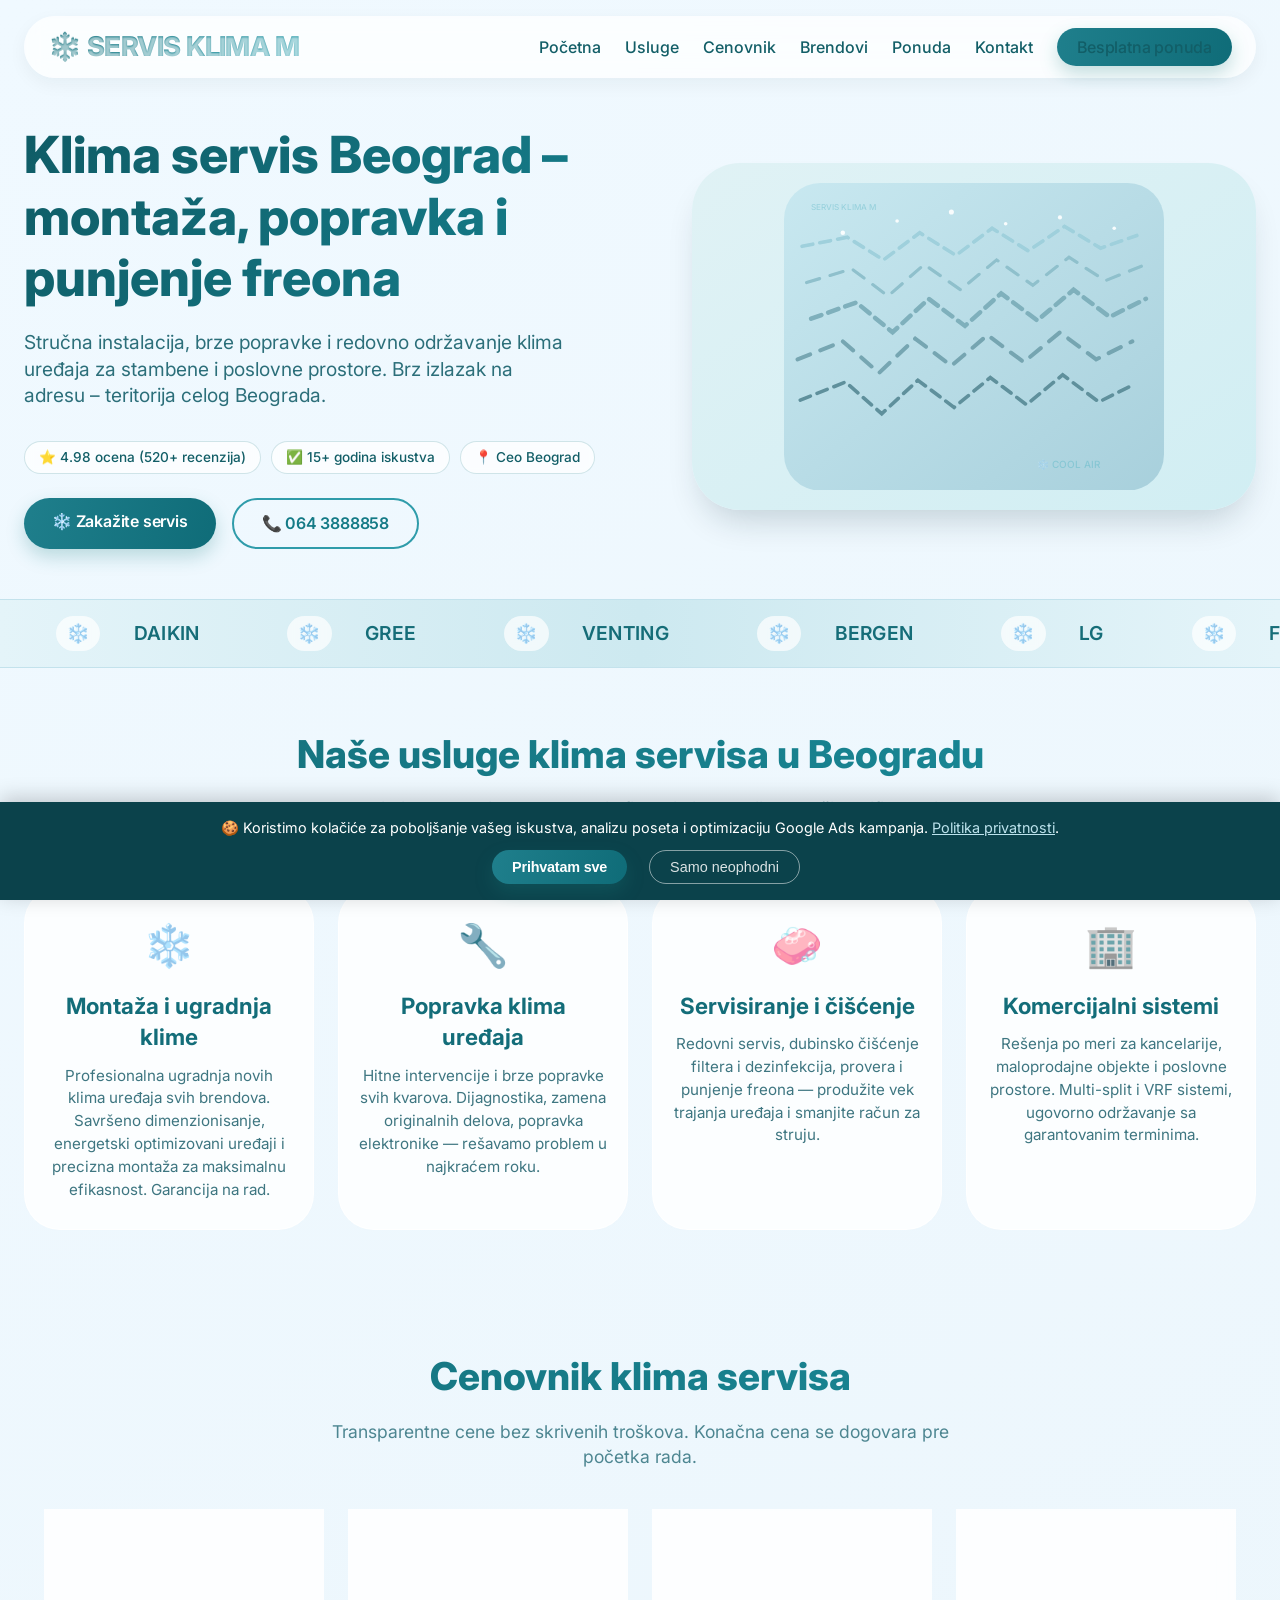
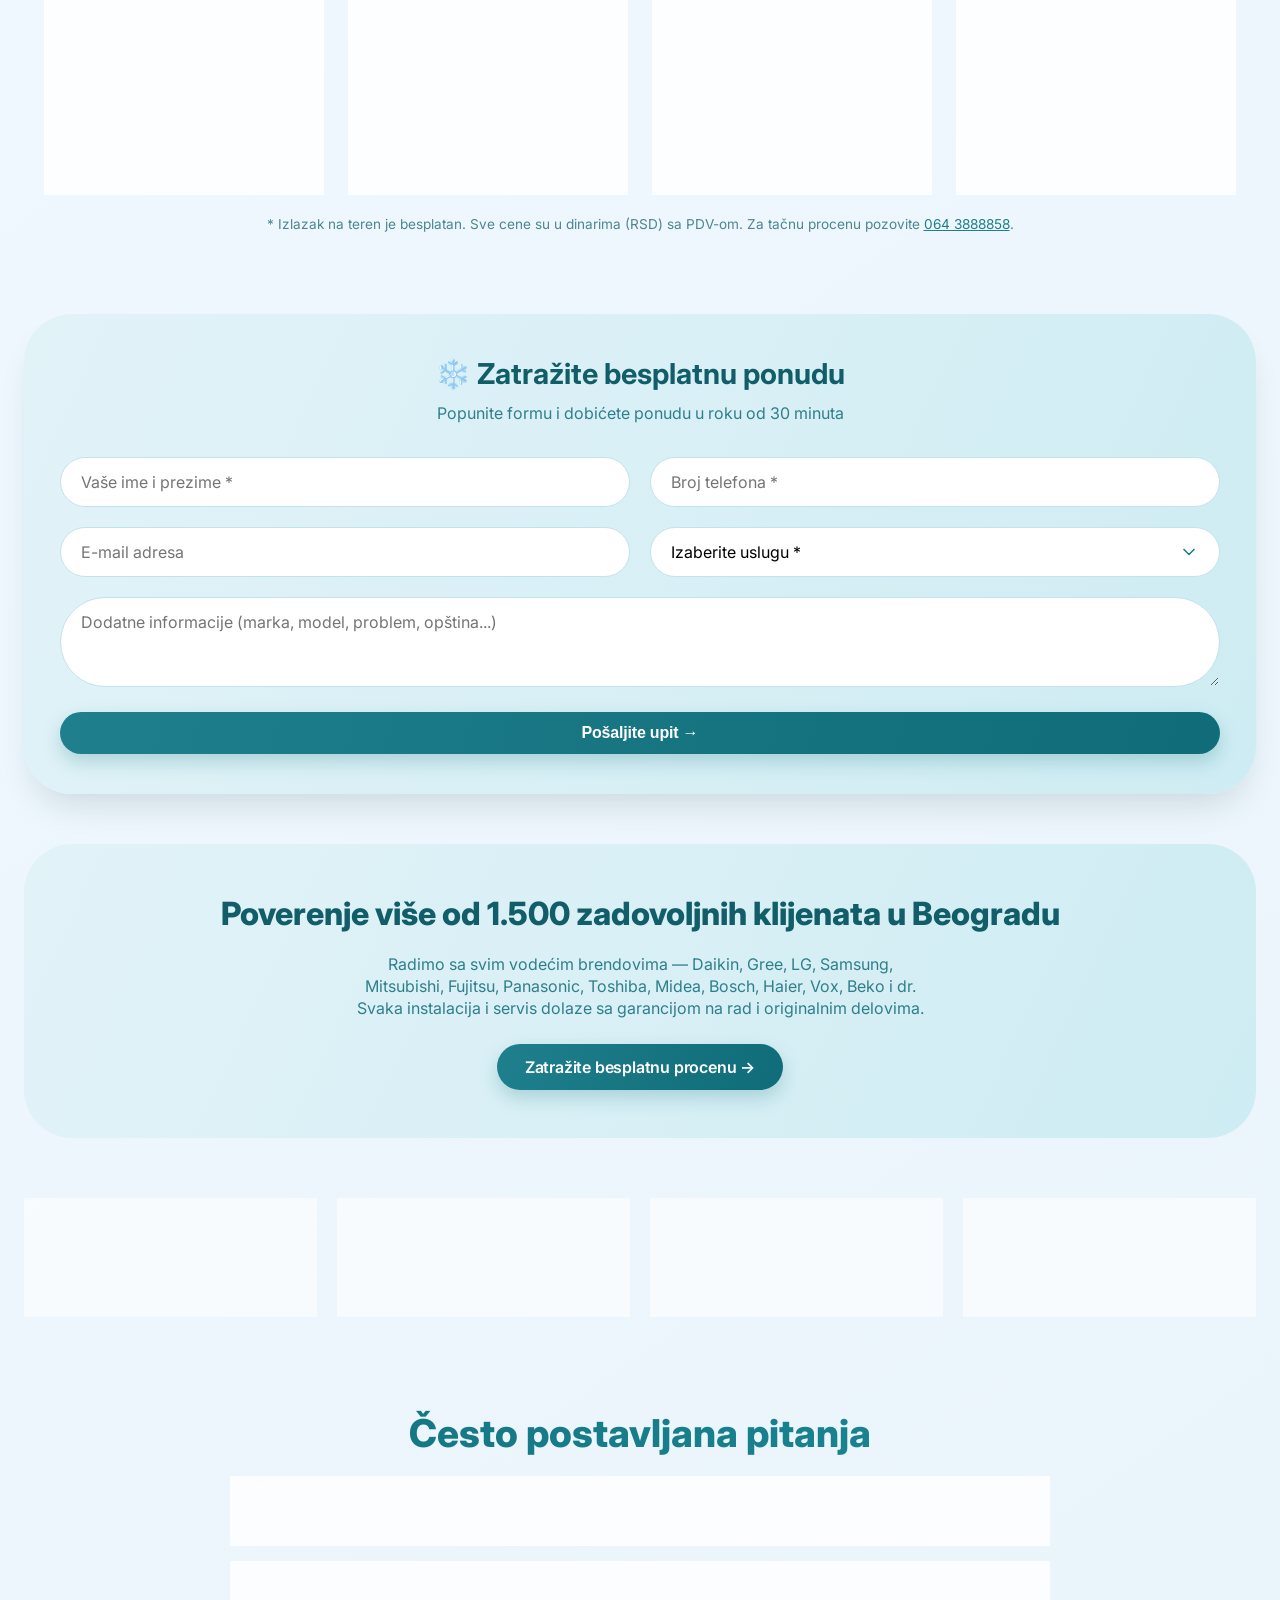
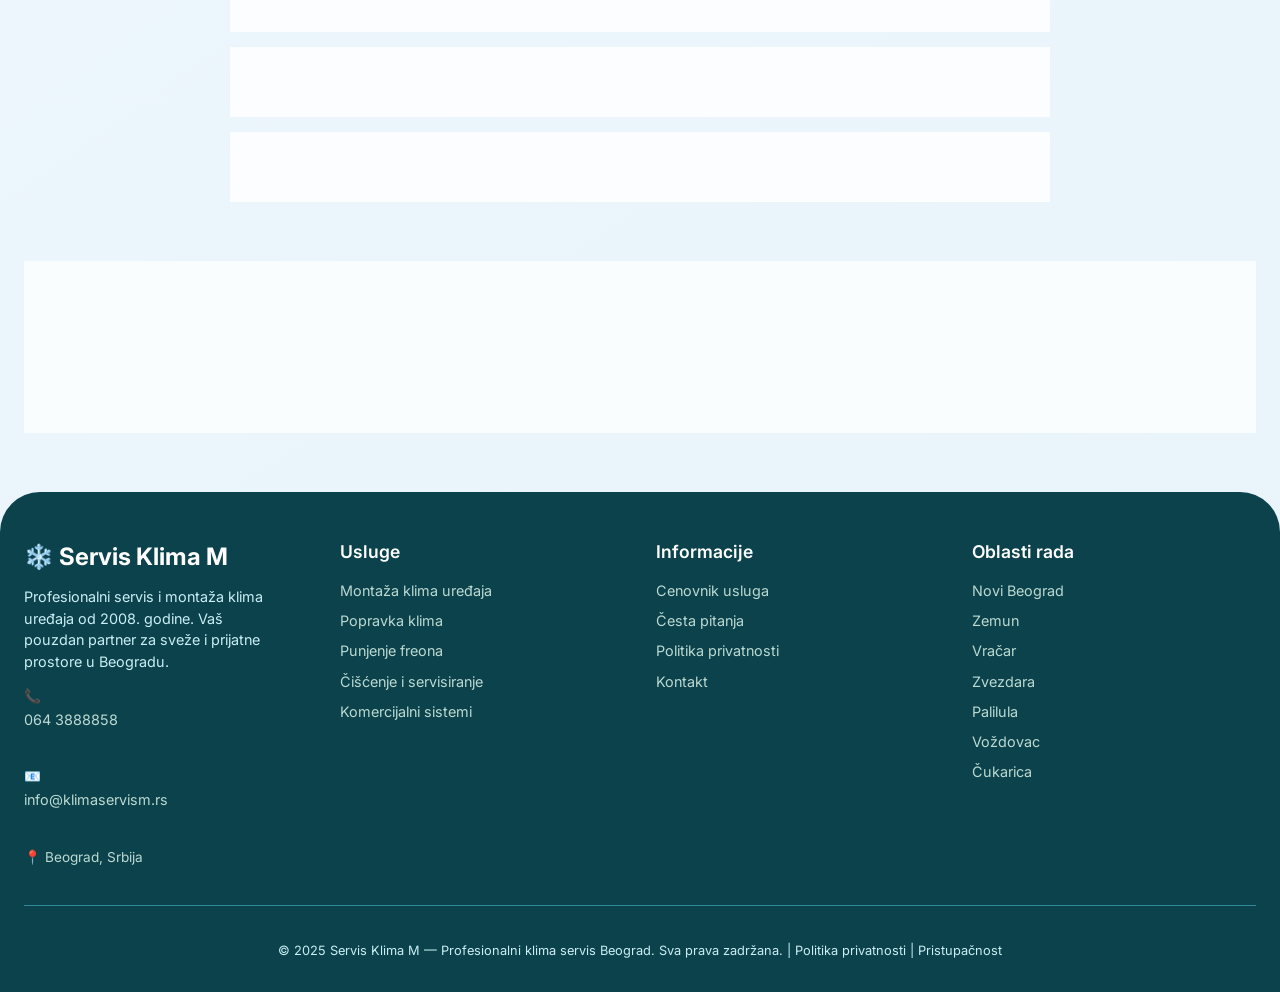
==== commit 0e17826f: "test deleted" ====
(no text change in the page or its own stylesheets)
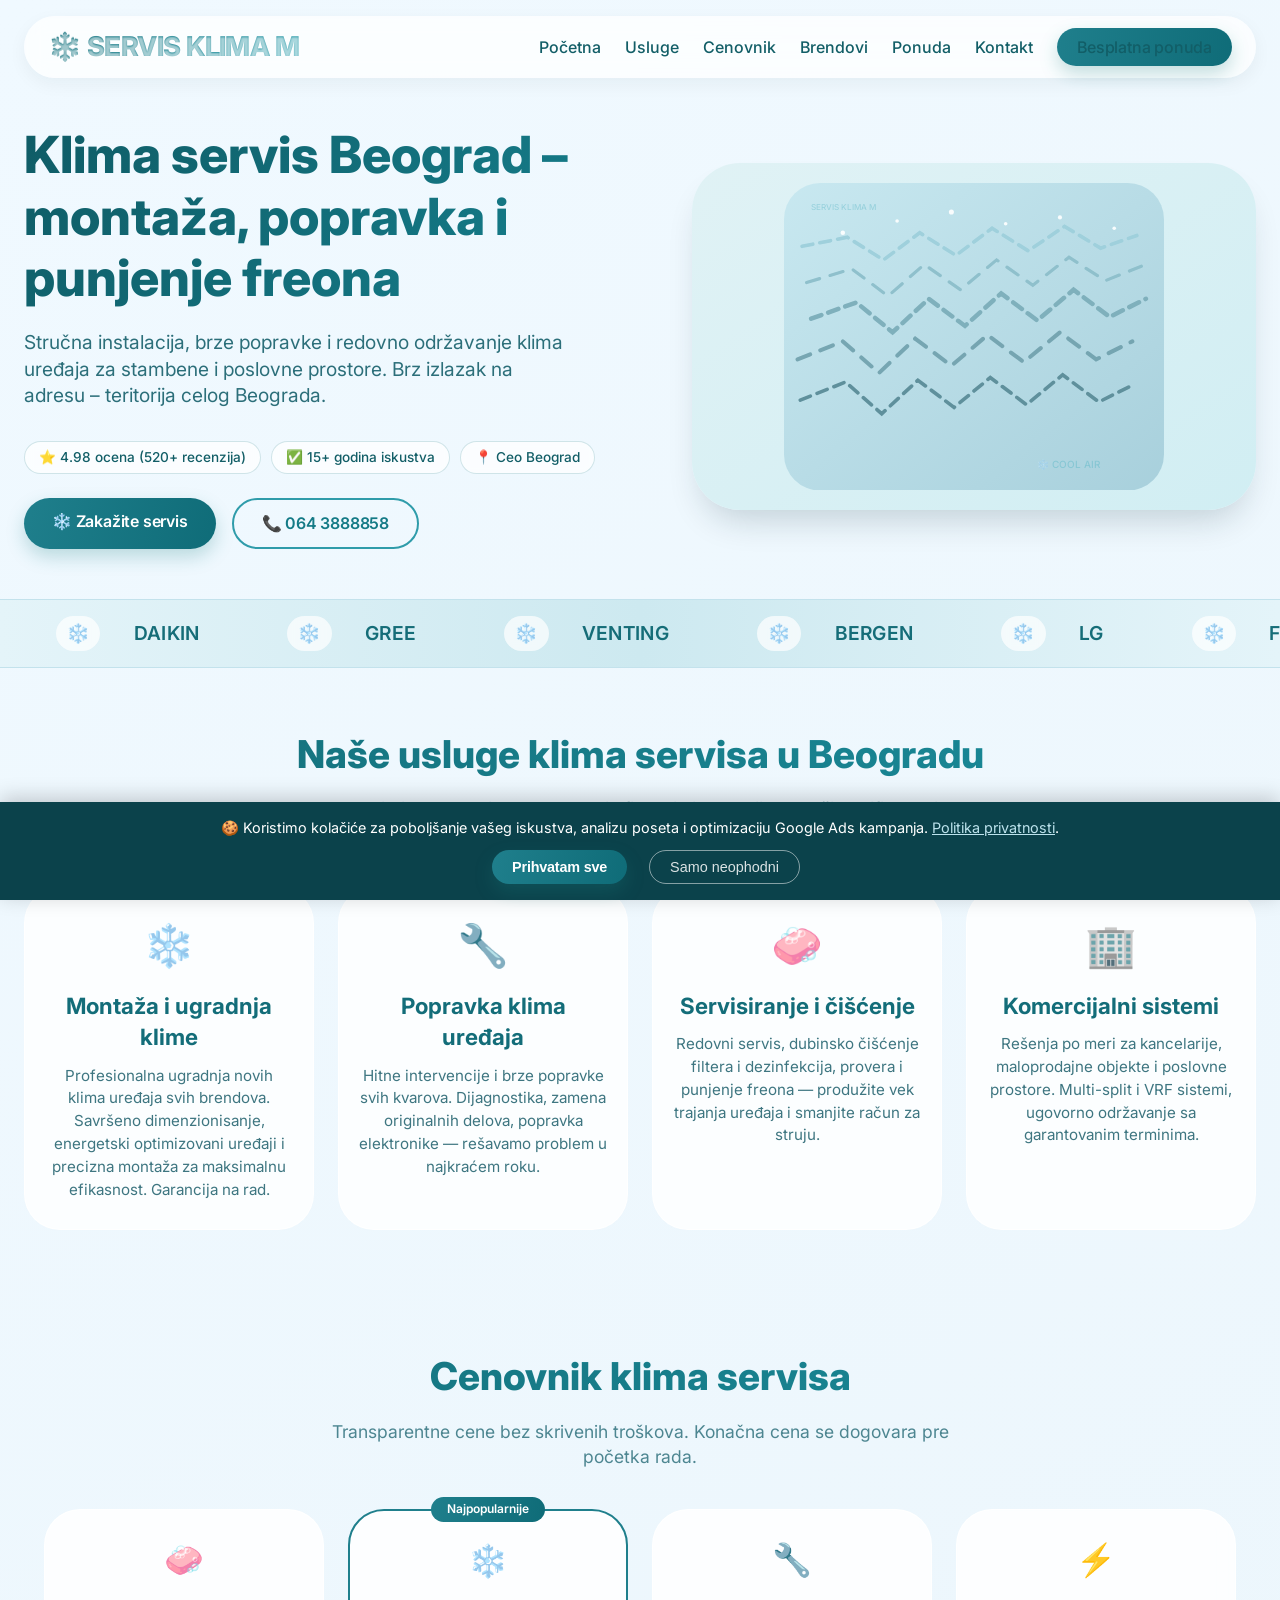
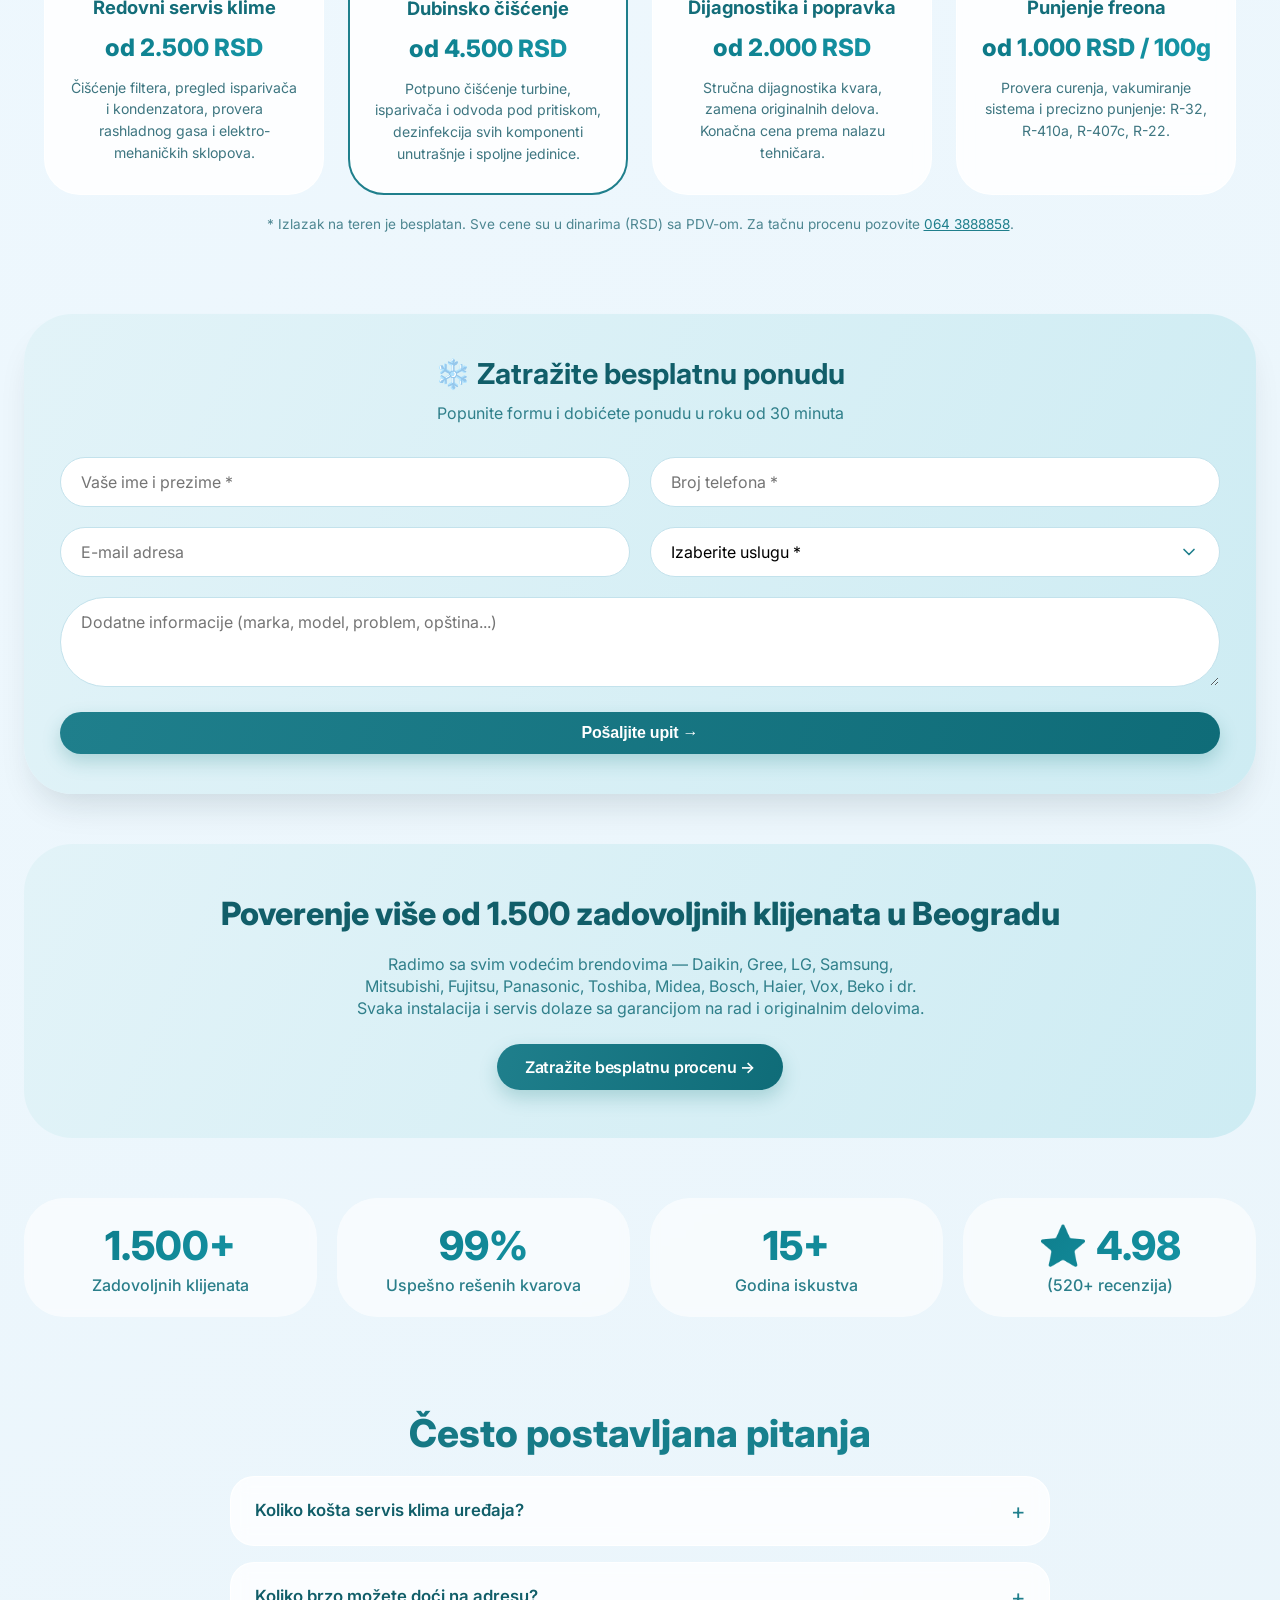
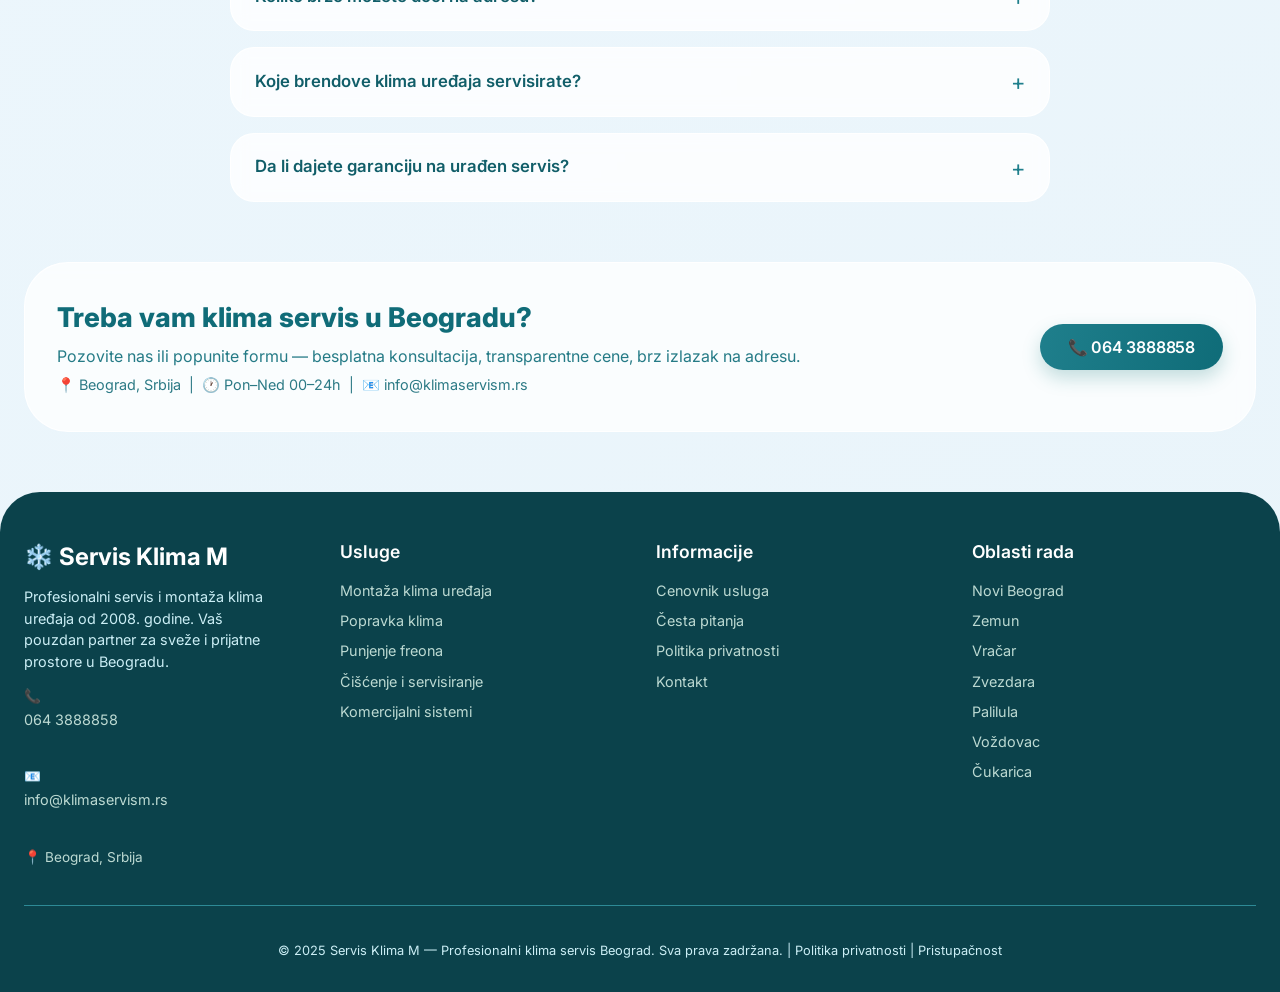
==== commit f00f093a: "Removed double conversion" ====
--- a/index.html
+++ b/index.html
@@ -86,6 +86,16 @@
       return false;
     }
   </script>
+
+
+<!-- Added because of the conversions -->  
+<!-- Google tag (gtag.js) event -->
+<script>
+  gtag('event', 'conversion_event_page_view_3', {
+    // <event_parameters>
+  });
+</script>
+<!-- End - Added because of the conversions -->
 
   <!-- ===== STRUCTURED DATA: LocalBusiness (rich results + Google Ads Quality Score) ===== -->
   <script type="application/ld+json">
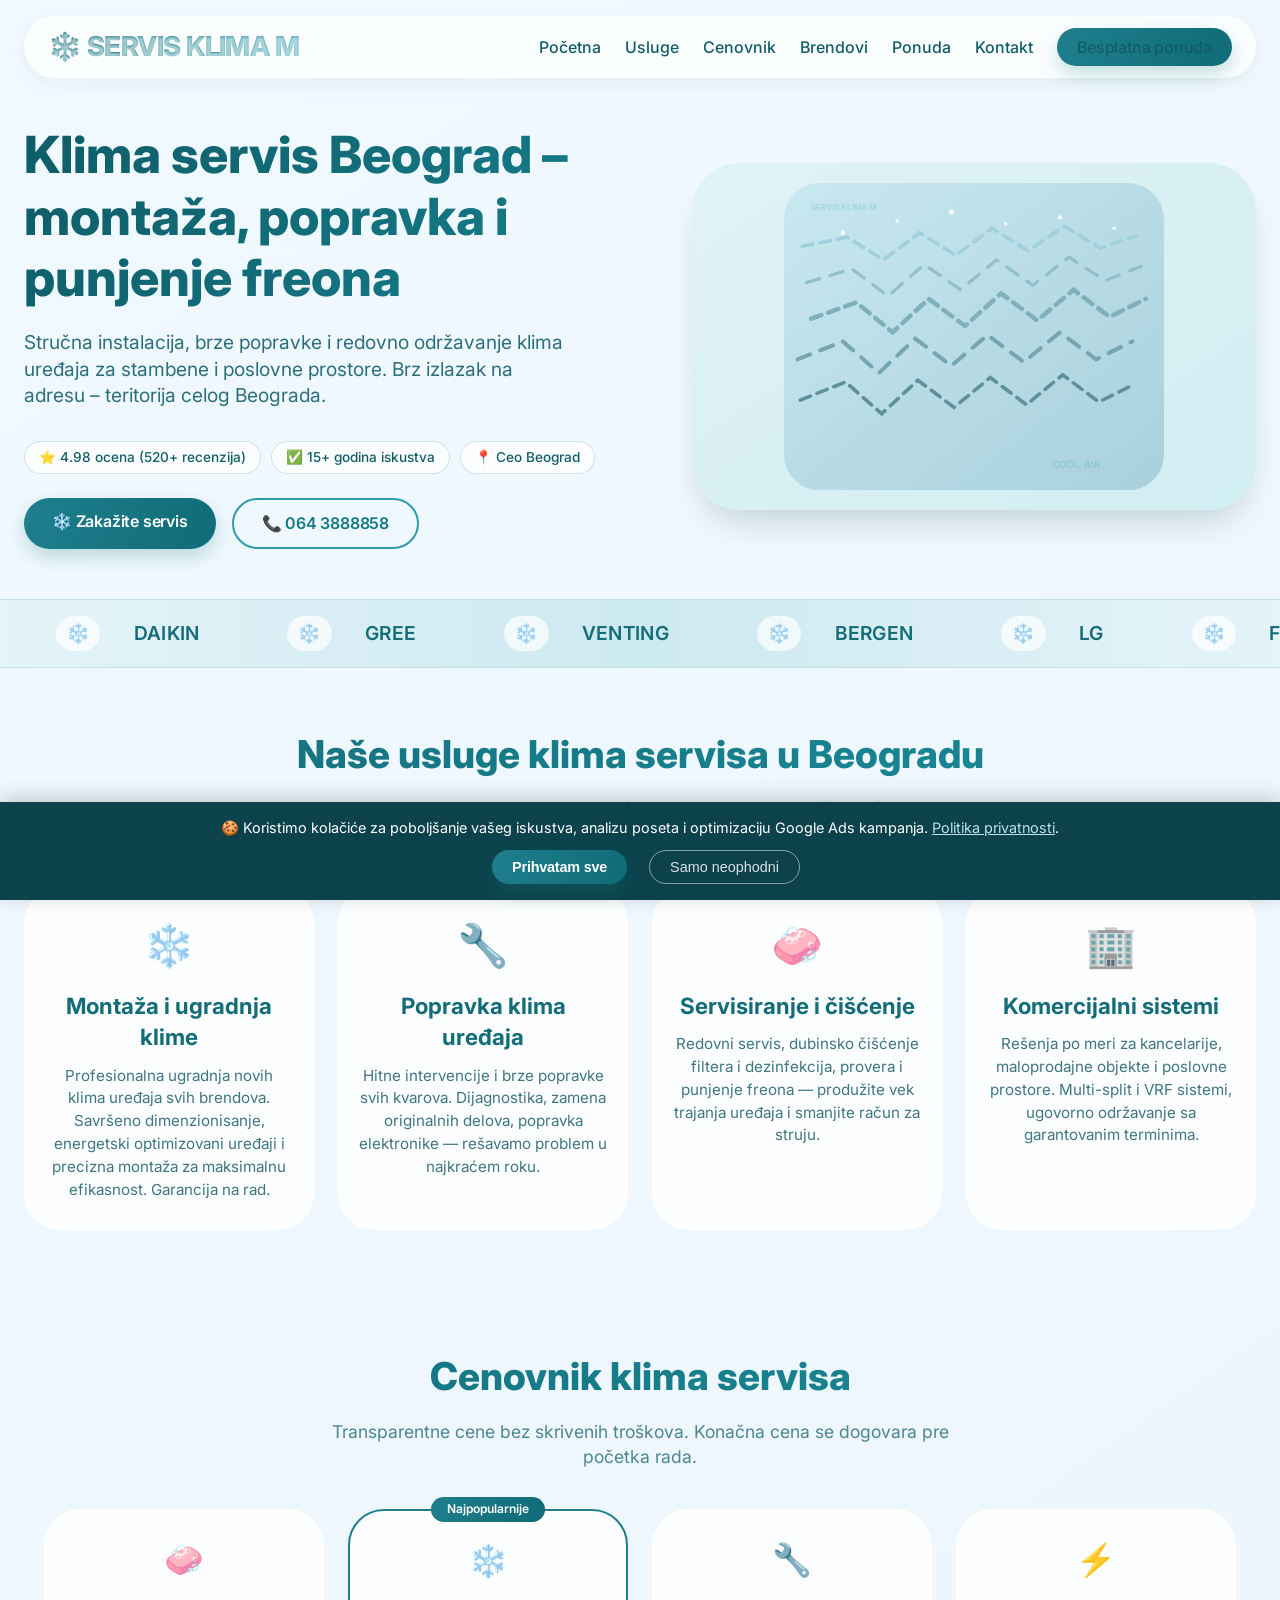
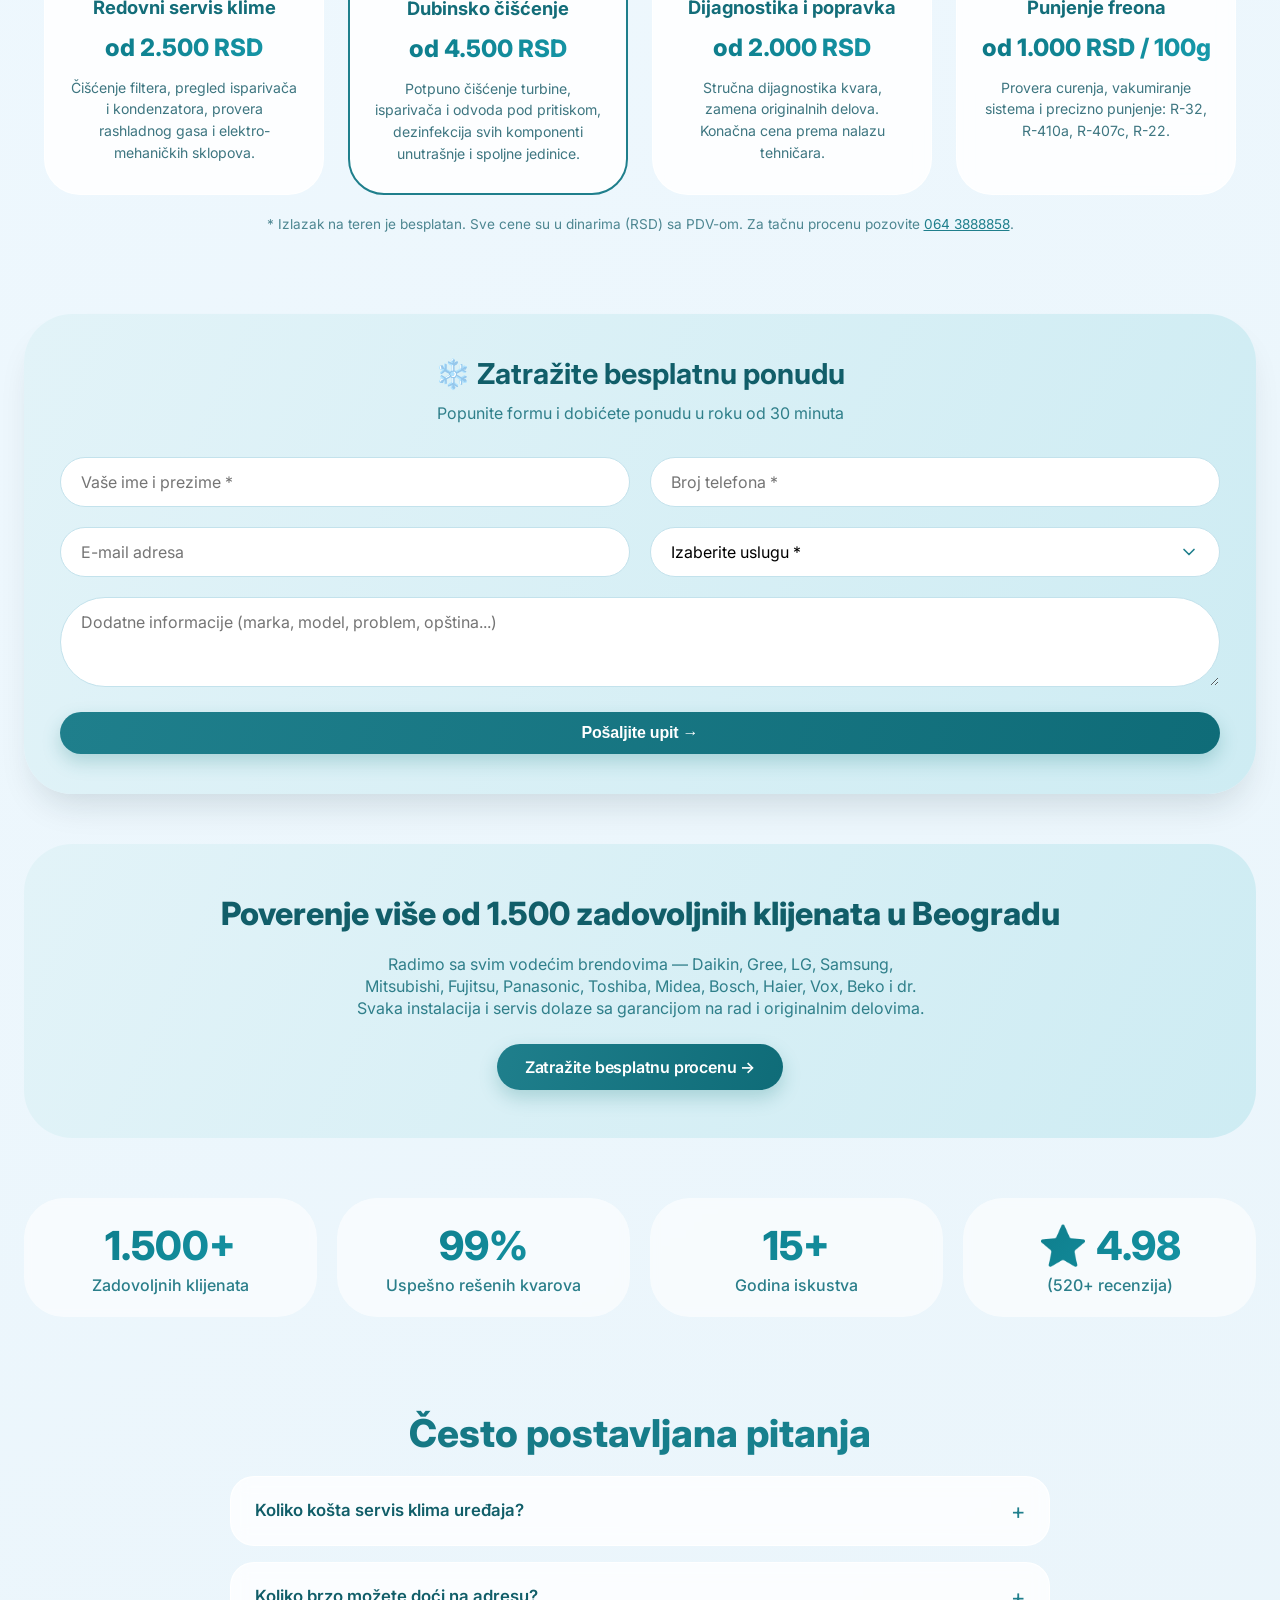
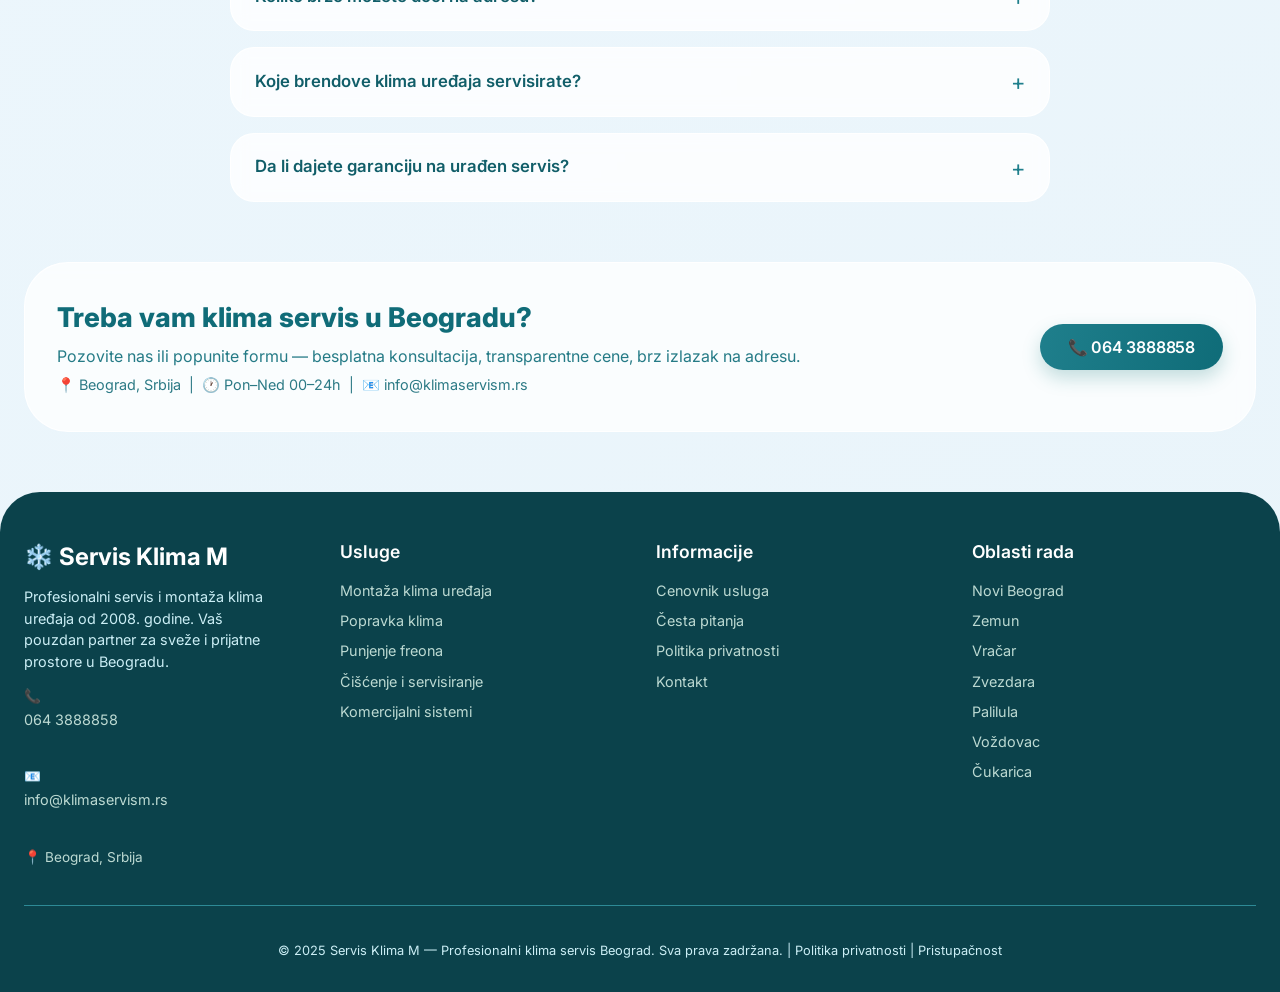
==== commit 31dc08fa: "Adding Google Tag" ====
--- a/index.html
+++ b/index.html
@@ -69,6 +69,17 @@
       'page_title': document.title,
       'page_location': window.location.href
     });
+</script>
+
+<!-- Google tag (gtag.js) -->
+<script async src="https://www.googletagmanager.com/gtag/js?id=AW-18041530466">
+</script>
+<script>
+  window.dataLayer = window.dataLayer || [];
+  function gtag(){dataLayer.push(arguments);}
+  gtag('js', new Date());
+
+  gtag('config', 'AW-18041530466');
 </script>
 
   <!-- Google Ads phone call conversion helper -->
@@ -86,16 +97,6 @@
       return false;
     }
   </script>
-
-
-<!-- Added because of the conversions -->  
-<!-- Google tag (gtag.js) event -->
-<script>
-  gtag('event', 'conversion_event_page_view_3', {
-    // <event_parameters>
-  });
-</script>
-<!-- End - Added because of the conversions -->
 
   <!-- ===== STRUCTURED DATA: LocalBusiness (rich results + Google Ads Quality Score) ===== -->
   <script type="application/ld+json">
